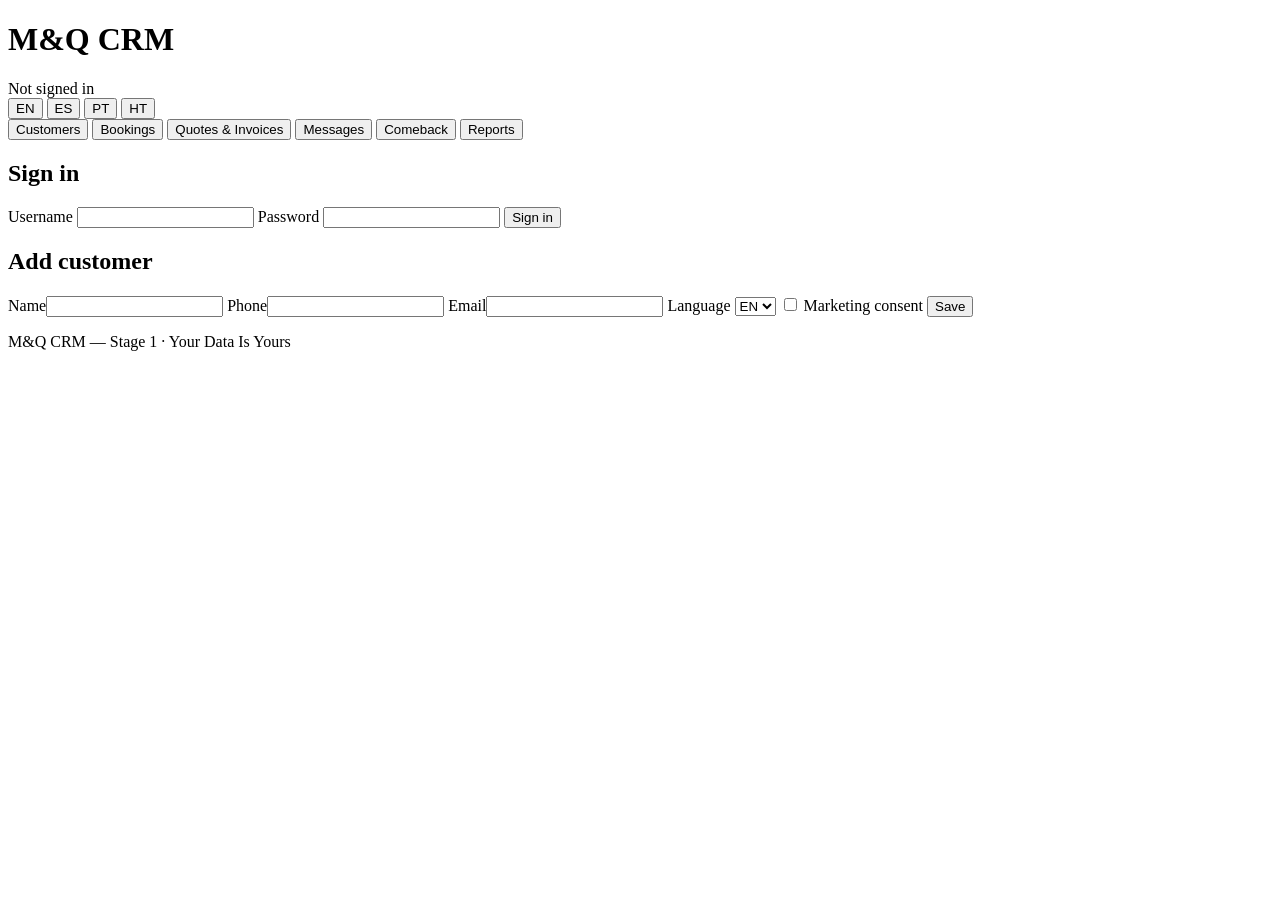
==== handoffs/2026-11-16-stage1-build-authorization/code/mq-crm-batch009/web/index.html @ 951aa204 "CRM Batch 009b: server-shell owner password recovery + TOTP two-step login for the owner - auth_cli " ====
<!DOCTYPE html>
<html lang="en">
<head>
<meta charset="utf-8">
<meta name="viewport" content="width=device-width, initial-scale=1">
<title>M&Q CRM</title>
<link rel="stylesheet" href="styles.css">
</head>
<body>
<header>
  <h1>M&amp;Q CRM</h1>
  <div class="operator" role="group" aria-label="Signed-in user">
    <span id="whoami">Not signed in</span>
    <button id="logout-btn" type="button" hidden>Log out</button>
  </div>
  <div class="lang-toggle" role="group" aria-label="Language">
    <button id="lang-en" class="active">EN</button>
    <button id="lang-es">ES</button>
    <button id="lang-pt">PT</button>
    <button id="lang-ht">HT</button>
  </div>
</header>

<nav>
  <button data-tab="customers" class="tab active" data-i18n="customers">Customers</button>
  <button data-tab="bookings" class="tab" data-i18n="bookings">Bookings</button>
  <button data-tab="billing" class="tab" data-i18n="billing">Quotes &amp; Invoices</button>
  <button data-tab="messages" class="tab" data-i18n="messages">Messages</button>
  <button data-tab="comeback" class="tab" data-i18n="comeback">Comeback</button>
  <button data-tab="reports" class="tab" data-i18n="reports">Reports</button>
</nav>

<main>
  <section id="login-panel" hidden>
    <form id="login-form" autocomplete="on">
      <h2>Sign in</h2>
      <label>Username <input name="username" autocomplete="username" required></label>
      <label>Password <input name="password" type="password" autocomplete="current-password" required></label>
      <button type="submit">Sign in</button>
      <p id="login-msg" class="msg" role="alert"></p>
    </form>
    <form id="totp-form" autocomplete="off" hidden>
      <h2>Two-step sign-in</h2>
      <label>6-digit code from your authenticator app, or a recovery code
        <input name="code" autocomplete="one-time-code" required></label>
      <button type="submit">Verify</button>
      <button type="button" id="totp-cancel">Back</button>
      <p id="totp-msg" class="msg" role="alert"></p>
    </form>
  </section>
  <section id="tab-customers">
    <form id="customer-form">
      <h2 data-i18n="add_customer">Add customer</h2>
      <label><span data-i18n="name">Name</span><input name="name" required></label>
      <label><span data-i18n="phone">Phone</span><input name="phone"></label>
      <label><span data-i18n="email">Email</span><input name="email" type="email"></label>
      <label><span data-i18n="language">Language</span>
        <select name="language"><option value="en">EN</option><option value="es">ES</option><option value="pt">PT</option><option value="ht">HT</option></select></label>
      <label class="check"><input type="checkbox" name="consent_marketing"> Marketing consent</label>
      <button type="submit" data-i18n="save">Save</button>
      <p id="customer-msg" class="msg"></p>
    </form>
    <ul id="customer-list" class="list"></ul>
  </section>

  <section id="tab-bookings" hidden>
    <form id="booking-form">
      <h2 data-i18n="new_booking">New booking</h2>
      <label><span data-i18n="customers">Customers</span><select name="customer_id" class="customer-select"></select></label>
      <label><span data-i18n="title">Title</span><input name="title" required></label>
      <label><span data-i18n="when">Date &amp; time</span><input name="local_start" type="datetime-local" required></label>
      <button type="submit" data-i18n="save">Save</button>
      <p id="booking-msg" class="msg"></p>
    </form>
    <h3>Reminders due (24h)</h3>
    <ul id="reminder-list" class="list"></ul>
    <h3>All bookings</h3>
    <ul id="booking-list" class="list"></ul>
  </section>

  <section id="tab-billing" hidden>
    <form id="quote-form">
      <h2 data-i18n="create_quote">Create quote</h2>
      <label><span data-i18n="customers">Customers</span><select name="customer_id" class="customer-select"></select></label>
      <button type="submit" data-i18n="create_quote">Create quote</button>
      <p id="quote-msg" class="msg"></p>
    </form>
    <div id="quote-list"></div>
    <h3 data-i18n="open_invoices">Open invoices</h3>
    <div id="invoice-list"></div>
  </section>

  <section id="tab-messages" hidden>
    <form id="message-form">
      <h2 data-i18n="compose">Compose</h2>
      <label><span data-i18n="customers">Customers</span><select name="customer_id" class="customer-select"></select></label>
      <label><span data-i18n="template">Template</span>
        <select name="template_key">
          <option value="reminder">Reminder</option>
          <option value="quote_ready">Quote ready</option>
          <option value="invoice_ready">Invoice ready</option>
          <option value="comeback">Comeback</option>
          <option value="review_request">Review request</option>
        </select></label>
      <button type="submit" data-i18n="compose">Compose</button>
      <button type="button" id="ai-draft-btn">AI draft (comeback)</button>
      <p id="message-msg" class="msg"></p>
    </form>
    <p class="hint" data-i18n="draft_needs_approval">Draft — a human must approve before sending</p>
    <ul id="message-list" class="list"></ul>
  </section>

  <section id="tab-comeback" hidden>
    <h2 data-i18n="import_backlog">Import lapsed list</h2>
    <p class="hint">CSV columns: name, phone, email, language, last_service_date</p>
    <input type="file" id="backlog-file" accept=".csv">
    <button id="backlog-btn" data-i18n="import_backlog">Import lapsed list</button>
    <pre id="import-report" class="report"></pre>
    <h2 data-i18n="lapsed_customers">Lapsed customers</h2>
    <ul id="lapsed-list" class="list"></ul>
  </section>

  <section id="tab-reports" hidden>
    <div id="summary-box" class="cards"></div>
    <button id="export-btn" data-i18n="export_all">Export all data</button>
  </section>
</main>

<footer>M&amp;Q CRM — Stage 1 · <span data-i18n="data_rights">Your Data Is Yours</span></footer>
<script src="safe_html.js"></script>
<script src="app.js"></script>
</body>
</html>
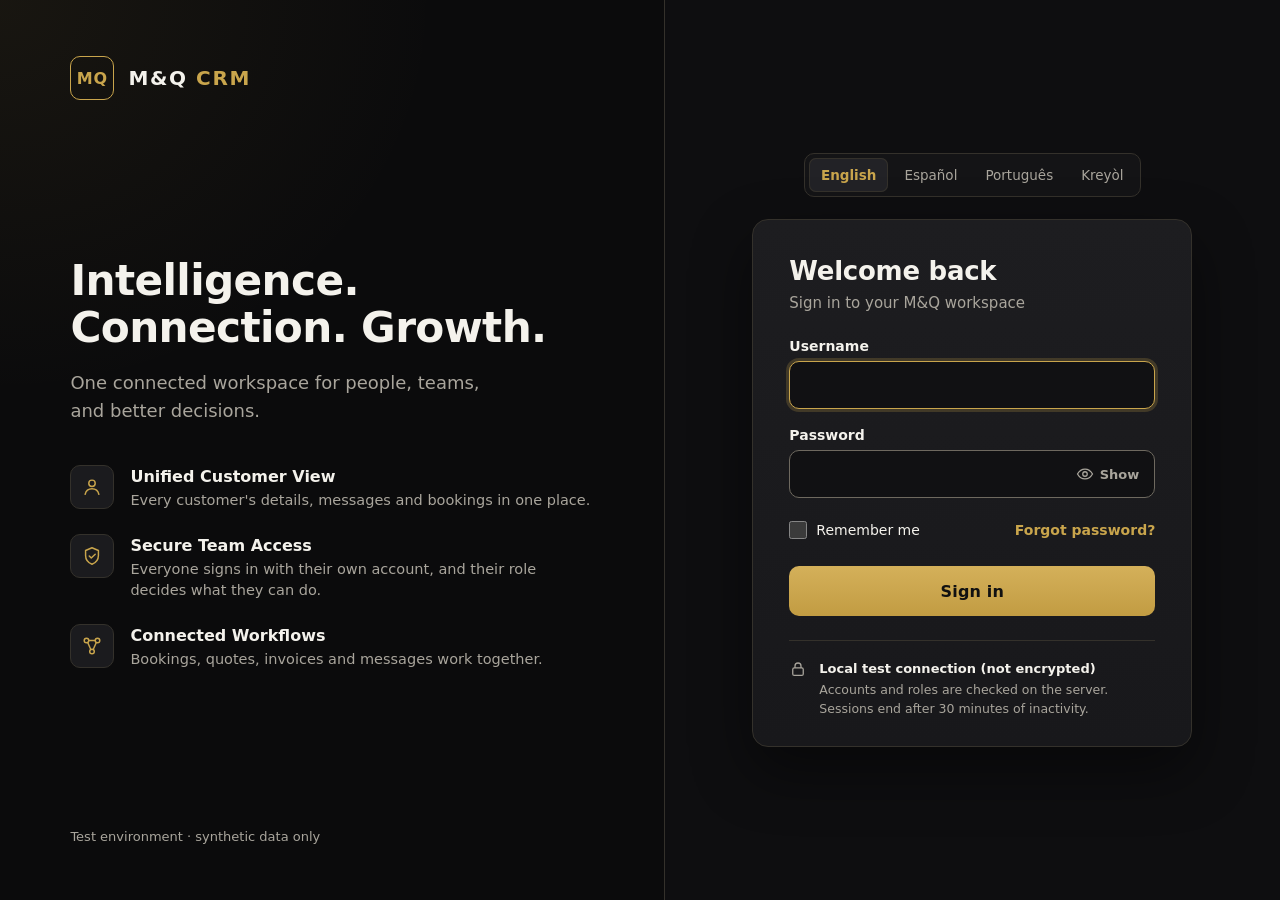
==== commit bebbc066: "CRM Batch 009c: premium black-and-gold sign-in screen in EN/ES/PT/HT (presentation only; auth unchan" ====
--- a/handoffs/2026-11-16-stage1-build-authorization/code/mq-crm-batch009/web/index.html
+++ b/handoffs/2026-11-16-stage1-build-authorization/code/mq-crm-batch009/web/index.html
@@ -5,13 +5,116 @@
 <meta name="viewport" content="width=device-width, initial-scale=1">
 <title>M&Q CRM</title>
 <link rel="stylesheet" href="styles.css">
+<link rel="stylesheet" href="login.css">
 </head>
-<body>
-<header>
+<body class="signed-out booting">
+<div id="login-view" class="login-shell">
+  <aside class="brand-panel" aria-labelledby="brand-headline">
+    <div class="wordmark" aria-label="M&amp;Q CRM">
+      <span class="monogram" aria-hidden="true">MQ</span>
+      <span class="wordmark-text" aria-hidden="true">M&amp;Q <span class="wordmark-crm">CRM</span></span>
+    </div>
+    <div class="brand-copy">
+      <h1 id="brand-headline" data-li18n="headline">Intelligence. Connection. Growth.</h1>
+      <p class="supporting" data-li18n="supporting">One connected workspace for people, teams, and better decisions.</p>
+      <ul class="highlights">
+        <li>
+          <svg class="hl-icon" viewBox="0 0 24 24" aria-hidden="true" focusable="false"><circle cx="12" cy="8" r="3.5"/><path d="M4.5 20c.8-3.6 3.9-6 7.5-6s6.7 2.4 7.5 6"/></svg>
+          <div><h2 data-li18n="hl_unified_title">Unified Customer View</h2><p data-li18n="hl_unified_desc"></p></div>
+        </li>
+        <li>
+          <svg class="hl-icon" viewBox="0 0 24 24" aria-hidden="true" focusable="false"><path d="M12 3l7 3v5.5c0 4.3-2.9 7.9-7 9.5-4.1-1.6-7-5.2-7-9.5V6z"/><path d="M9 12l2.2 2.2L15.5 10"/></svg>
+          <div><h2 data-li18n="hl_secure_title">Secure Team Access</h2><p data-li18n="hl_secure_desc"></p></div>
+        </li>
+        <li>
+          <svg class="hl-icon" viewBox="0 0 24 24" aria-hidden="true" focusable="false"><circle cx="6" cy="6" r="2.5"/><circle cx="18" cy="6" r="2.5"/><circle cx="12" cy="18" r="2.5"/><path d="M8.5 6h7M7.3 8.2l3.4 7.6M16.7 8.2l-3.4 7.6"/></svg>
+          <div><h2 data-li18n="hl_workflows_title">Connected Workflows</h2><p data-li18n="hl_workflows_desc"></p></div>
+        </li>
+      </ul>
+    </div>
+    <p class="brand-foot" data-li18n="footer_note"></p>
+  </aside>
+
+  <div class="auth-panel" id="auth-panel" role="main">
+    <div class="lang-select" role="group" aria-labelledby="lang-select-label">
+      <span id="lang-select-label" class="sr-only" data-li18n="lang_label">Language</span>
+      <button type="button" data-lang-choice="en" lang="en" aria-pressed="true">English</button>
+      <button type="button" data-lang-choice="es" lang="es" aria-pressed="false">Español</button>
+      <button type="button" data-lang-choice="pt" lang="pt" aria-pressed="false">Português</button>
+      <button type="button" data-lang-choice="ht" lang="ht" aria-pressed="false">Kreyòl</button>
+    </div>
+
+    <div class="auth-card">
+      <form id="login-form" novalidate aria-labelledby="login-title">
+        <h2 id="login-title" class="auth-title" data-li18n="welcome">Welcome back</h2>
+        <p class="auth-sub" data-li18n="subtitle">Sign in to your M&amp;Q workspace</p>
+        <p id="login-notice" class="notice" role="status" aria-live="polite" hidden></p>
+        <p id="login-error" class="form-error" role="alert" aria-live="assertive" hidden></p>
+        <div class="field">
+          <label for="login-username" data-li18n="username">Username</label>
+          <input id="login-username" name="username" autocomplete="username" autocapitalize="none"
+                 spellcheck="false" required aria-describedby="username-error">
+          <p id="username-error" class="field-error" aria-live="polite" hidden></p>
+        </div>
+        <div class="field">
+          <label for="login-password" data-li18n="password">Password</label>
+          <div class="pw-wrap">
+            <input id="login-password" name="password" type="password" autocomplete="current-password"
+                   required aria-describedby="password-error">
+            <button type="button" id="pw-toggle" class="pw-toggle" aria-controls="login-password"
+                    aria-pressed="false" aria-label="Show password">
+              <svg viewBox="0 0 24 24" aria-hidden="true" focusable="false"><path d="M2 12s3.6-6.5 10-6.5S22 12 22 12s-3.6 6.5-10 6.5S2 12 2 12z"/><circle cx="12" cy="12" r="3"/></svg>
+              <span id="pw-toggle-text">Show</span>
+            </button>
+          </div>
+          <p id="password-error" class="field-error" aria-live="polite" hidden></p>
+        </div>
+        <div class="row-between">
+          <label class="check" data-li18n-title="remember_hint">
+            <input type="checkbox" id="remember-me" aria-describedby="remember-hint">
+            <span data-li18n="remember">Remember me</span>
+          </label>
+          <button type="button" id="forgot-link" class="link-btn" data-li18n="forgot">Forgot password?</button>
+        </div>
+        <p id="remember-hint" class="micro" data-li18n="remember_hint"></p>
+        <button type="submit" id="sign-in-btn" class="btn-gold"><span data-li18n="sign_in">Sign in</span></button>
+      </form>
+
+      <form id="totp-form" novalidate aria-labelledby="totp-title" hidden>
+        <h2 id="totp-title" class="auth-title" data-li18n="totp_title">Two-step verification</h2>
+        <p id="totp-intro" class="auth-sub"></p>
+        <div class="field">
+          <label for="totp-code" id="totp-label"></label>
+          <input id="totp-code" name="code" class="code-input" required aria-describedby="totp-error">
+          <p id="totp-error" class="field-error" role="alert" aria-live="assertive" hidden></p>
+        </div>
+        <button type="submit" id="verify-btn" class="btn-gold"><span data-li18n="verify">Verify</span></button>
+        <div class="row-between">
+          <button type="button" id="totp-switch" class="link-btn"></button>
+          <button type="button" id="totp-back" class="link-btn" data-li18n="back_to_sign_in"></button>
+        </div>
+      </form>
+
+      <section id="forgot-panel" aria-labelledby="forgot-title" hidden>
+        <h2 id="forgot-title" class="auth-title" tabindex="-1" data-li18n="forgot_title">Forgot your password?</h2>
+        <p class="auth-body" data-li18n="forgot_body_staff"></p>
+        <p class="auth-body" data-li18n="forgot_body_owner"></p>
+        <button type="button" id="forgot-back" class="btn-outline" data-li18n="back_to_sign_in"></button>
+      </section>
+
+      <div id="secure-indicator" class="secure-indicator">
+        <svg viewBox="0 0 24 24" aria-hidden="true" focusable="false"><rect x="5" y="10.5" width="14" height="10" rx="2"/><path d="M8 10.5V8a4 4 0 018 0v2.5"/></svg>
+        <p><strong id="secure-title"></strong><span data-li18n="secure_detail"></span></p>
+      </div>
+    </div>
+  </div>
+</div>
+
+<header class="app-header">
   <h1>M&amp;Q CRM</h1>
   <div class="operator" role="group" aria-label="Signed-in user">
     <span id="whoami">Not signed in</span>
-    <button id="logout-btn" type="button" hidden>Log out</button>
+    <button id="logout-btn" type="button" hidden data-li18n="sign_out">Sign out</button>
   </div>
   <div class="lang-toggle" role="group" aria-label="Language">
     <button id="lang-en" class="active">EN</button>
@@ -30,24 +133,7 @@
   <button data-tab="reports" class="tab" data-i18n="reports">Reports</button>
 </nav>
 
-<main>
-  <section id="login-panel" hidden>
-    <form id="login-form" autocomplete="on">
-      <h2>Sign in</h2>
-      <label>Username <input name="username" autocomplete="username" required></label>
-      <label>Password <input name="password" type="password" autocomplete="current-password" required></label>
-      <button type="submit">Sign in</button>
-      <p id="login-msg" class="msg" role="alert"></p>
-    </form>
-    <form id="totp-form" autocomplete="off" hidden>
-      <h2>Two-step sign-in</h2>
-      <label>6-digit code from your authenticator app, or a recovery code
-        <input name="code" autocomplete="one-time-code" required></label>
-      <button type="submit">Verify</button>
-      <button type="button" id="totp-cancel">Back</button>
-      <p id="totp-msg" class="msg" role="alert"></p>
-    </form>
-  </section>
+<main id="app-main" hidden>
   <section id="tab-customers">
     <form id="customer-form">
       <h2 data-i18n="add_customer">Add customer</h2>
@@ -128,6 +214,8 @@
 
 <footer>M&amp;Q CRM — Stage 1 · <span data-i18n="data_rights">Your Data Is Yours</span></footer>
 <script src="safe_html.js"></script>
+<script src="login_i18n.js"></script>
 <script src="app.js"></script>
+<script src="login.js"></script>
 </body>
 </html>
--- a/handoffs/2026-11-16-stage1-build-authorization/code/mq-crm-batch009/web/styles.css
+++ b/handoffs/2026-11-16-stage1-build-authorization/code/mq-crm-batch009/web/styles.css
@@ -0,0 +1,43 @@
+/* M&Q CRM dashboard: Batch 009c black-and-gold palette (visual only; same
+   selectors as batch008/web/styles.css, so no layout or behavior changes). */
+:root {
+  --mq-bg: #0E0E10; --mq-surface: #141416; --mq-card: #1B1B1E; --mq-card-2: #222226;
+  --mq-border: #34312B; --mq-gold: #C9A54C; --mq-gold-hi: #D9B865; --mq-on-gold: #111111;
+  --mq-text: #F4F2EC; --mq-muted: #A9A59C;
+  --mq-font: system-ui, -apple-system, "Segoe UI", Roboto, "Helvetica Neue", Arial, "Noto Sans", sans-serif;
+}
+* { box-sizing: border-box; }
+button, input, select, textarea { font-family: inherit; }
+html { color-scheme: dark; }
+body { font-family: var(--mq-font); margin: 0; background: var(--mq-bg); color: var(--mq-text); }
+header { display: flex; justify-content: space-between; align-items: center; gap: 12px; flex-wrap: wrap; padding: 14px 18px; background: var(--mq-surface); border-bottom: 1px solid var(--mq-border); }
+header h1 { margin: 0; font-size: 20px; letter-spacing: .04em; color: var(--mq-gold); }
+.lang-toggle button { background: transparent; color: var(--mq-muted); border: 1px solid var(--mq-border); padding: 6px 12px; cursor: pointer; border-radius: 6px; margin-left: 4px; }
+.lang-toggle button.active { background: var(--mq-gold); color: var(--mq-on-gold); border-color: var(--mq-gold); font-weight: 700; }
+nav { display: flex; gap: 6px; flex-wrap: wrap; padding: 10px 18px; background: var(--mq-bg); border-bottom: 1px solid var(--mq-border); }
+nav .tab { background: var(--mq-card); color: var(--mq-text); border: 1px solid var(--mq-border); padding: 9px 14px; border-radius: 8px; cursor: pointer; font-size: 15px; font-weight: 500; }
+nav .tab.active { background: var(--mq-gold); color: var(--mq-on-gold); border-color: var(--mq-gold); font-weight: 700; }
+main { padding: 18px; max-width: 860px; margin: 0 auto; }
+form label { display: block; margin: 10px 0; }
+form input, form select { width: 100%; padding: 10px; margin-top: 4px; border-radius: 6px; border: 1px solid #6E695F; background: var(--mq-card); color: var(--mq-text); font-size: 16px; }
+form label.check input { width: auto; }
+button { background: var(--mq-gold); color: var(--mq-on-gold); border: 0; padding: 10px 18px; border-radius: 8px; font-weight: 700; cursor: pointer; font-size: 15px; }
+button:hover { background: var(--mq-gold-hi); }
+:focus-visible { outline: 2px solid var(--mq-gold-hi); outline-offset: 2px; }
+.list { list-style: none; padding: 0; }
+.list li { background: var(--mq-card); margin: 6px 0; padding: 10px 12px; border-radius: 8px; border: 1px solid var(--mq-border); }
+.cards { display: flex; gap: 10px; flex-wrap: wrap; margin-bottom: 16px; }
+.card { background: var(--mq-card); border: 1px solid var(--mq-border); border-radius: 10px; padding: 14px 18px; text-align: center; min-width: 110px; }
+.card .num { font-size: 26px; font-weight: 800; color: var(--mq-gold); }
+.report { background: var(--mq-surface); border: 1px solid var(--mq-border); padding: 12px; border-radius: 8px; overflow-x: auto; }
+.card-wide { background: var(--mq-card); border: 1px solid var(--mq-border); border-radius: 10px; padding: 14px; margin: 10px 0; }
+.card-wide form { display: flex; gap: 6px; flex-wrap: wrap; margin-top: 8px; }
+.card-wide input { padding: 8px; border-radius: 6px; border: 1px solid var(--mq-border); background: var(--mq-bg); color: var(--mq-text); }
+.list button { padding: 5px 10px; font-size: 13px; margin-left: 6px; }
+.hint { color: var(--mq-muted); }
+.msg { color: var(--mq-gold); }
+footer { padding: 14px 18px; color: var(--mq-muted); text-align: center; }
+.operator { display: flex; align-items: center; gap: 8px; color: var(--mq-muted); font-size: 14px; }
+.operator button { background: transparent; color: var(--mq-text); border: 1px solid var(--mq-border); padding: 6px 12px; font-weight: 600; font-size: 14px; }
+.operator button:hover { border-color: var(--mq-gold); background: transparent; }
+.operator input, .operator select { padding: 5px 8px; border-radius: 6px; border: 1px solid var(--mq-border); background: var(--mq-card); color: var(--mq-text); }
--- a/handoffs/2026-11-16-stage1-build-authorization/code/mq-crm-batch009/web/login.css
+++ b/handoffs/2026-11-16-stage1-build-authorization/code/mq-crm-batch009/web/login.css
@@ -0,0 +1,149 @@
+/* M&Q CRM sign-in screen (Batch 009c). System fonts only, no CDN. */
+[hidden] { display: none !important; }
+/* self-review fix 1: controls use the same type as the page */
+button, input, select, textarea { font-family: inherit; }
+.login-shell { color-scheme: dark; }
+body.signed-out > header, body.signed-out > nav, body.signed-out > main, body.signed-out > footer { display: none !important; }
+body:not(.signed-out) #login-view, body.booting #login-view { display: none !important; }
+.sr-only { position: absolute; width: 1px; height: 1px; padding: 0; margin: -1px; overflow: hidden; clip: rect(0 0 0 0); white-space: nowrap; border: 0; }
+
+.login-shell {
+  min-height: 100vh; display: grid; grid-template-columns: minmax(0, 1.08fr) minmax(0, 1fr);
+  background: var(--mq-bg); color: var(--mq-text);
+}
+/* ---------- brand panel ---------- */
+.brand-panel {
+  position: relative; display: flex; flex-direction: column; justify-content: space-between; gap: 40px;
+  padding: 56px clamp(32px, 5.5vw, 88px);
+  background: radial-gradient(120% 80% at 0% 0%, rgba(201,165,76,.07), transparent 55%), #0B0B0C;
+  border-right: 1px solid var(--mq-border);
+}
+.wordmark { display: flex; align-items: center; gap: 14px; }
+.monogram {
+  display: inline-grid; place-items: center; width: 44px; height: 44px; border-radius: 10px;
+  border: 1px solid var(--mq-gold); color: var(--mq-gold); font-weight: 700; font-size: 16px; letter-spacing: .06em;
+}
+.wordmark-text { font-size: 20px; font-weight: 600; letter-spacing: .08em; color: var(--mq-text); }
+.wordmark-crm { color: var(--mq-gold); }
+.brand-copy { max-width: 520px; }
+.brand-copy h1 {
+  margin: 0 0 18px; font-size: clamp(34px, 3.3vw, 48px); line-height: 1.1; font-weight: 650;
+  letter-spacing: -.015em; color: var(--mq-text);
+}
+.supporting { margin: 0 0 40px; font-size: 18px; line-height: 1.55; color: var(--mq-muted); max-width: 440px; }
+.highlights { list-style: none; margin: 0; padding: 0; display: grid; gap: 22px; }
+.highlights li { display: grid; grid-template-columns: 44px 1fr; gap: 16px; align-items: start; }
+.hl-icon {
+  width: 44px; height: 44px; padding: 10px; border-radius: 10px; border: 1px solid var(--mq-border);
+  background: var(--mq-card); fill: none; stroke: var(--mq-gold); stroke-width: 1.6; stroke-linecap: round; stroke-linejoin: round;
+}
+.highlights h2 { margin: 2px 0 4px; font-size: 16px; font-weight: 600; color: var(--mq-text); }
+.highlights p { margin: 0; font-size: 14.5px; line-height: 1.5; color: var(--mq-muted); }
+.brand-foot { margin: 0; font-size: 13px; color: var(--mq-muted); }
+
+/* ---------- auth panel ---------- */
+.auth-panel {
+  display: flex; flex-direction: column; align-items: center; justify-content: center; gap: 22px;
+  padding: 40px clamp(20px, 4vw, 64px); max-width: none; margin: 0;
+}
+.lang-select { display: flex; gap: 4px; padding: 4px; border: 1px solid var(--mq-border); border-radius: 10px; background: var(--mq-surface); align-self: center; }
+.lang-select button {
+  background: transparent; color: var(--mq-muted); border: 0; border-radius: 7px; padding: 7px 12px;
+  font-size: 13.5px; font-weight: 500; min-height: 34px;
+}
+.lang-select button:hover { color: var(--mq-text); background: var(--mq-card-2); }
+.lang-select button[aria-pressed="true"] { background: var(--mq-card-2); color: var(--mq-gold); font-weight: 650; box-shadow: inset 0 0 0 1px var(--mq-border); }
+
+.auth-card {
+  width: 100%; max-width: 440px; padding: 36px 36px 28px; border-radius: 16px;
+  background: linear-gradient(180deg, #1D1D20, #18181B); border: 1px solid var(--mq-border);
+  box-shadow: 0 24px 60px rgba(0,0,0,.45);
+}
+.auth-title { margin: 0 0 6px; font-size: 26px; font-weight: 650; letter-spacing: -.01em; color: var(--mq-text); outline: none; }
+.auth-sub { margin: 0 0 24px; font-size: 15px; line-height: 1.5; color: var(--mq-muted); }
+.auth-body { margin: 0 0 14px; font-size: 15px; line-height: 1.6; color: var(--mq-text); }
+.auth-card form label, .auth-card .field > label { display: block; margin: 0 0 7px; font-size: 14px; font-weight: 600; color: var(--mq-text); }
+.field { margin: 0 0 18px; }
+.auth-card input:not([type="checkbox"]) {
+  width: 100%; height: 48px; margin: 0; padding: 0 14px; border-radius: 10px; font-size: 16px;
+  border: 1px solid #6E695F; background: #111113;  /* self-review fix 2: 3.3:1 boundary (WCAG 1.4.11) */ color: var(--mq-text); transition: border-color .15s;
+}
+.auth-card input:not([type="checkbox"]):hover { border-color: #8A8478; }
+.auth-card input:not([type="checkbox"]):focus { border-color: var(--mq-gold); outline: none; box-shadow: 0 0 0 3px rgba(201,165,76,.22); }
+.auth-card input[aria-invalid="true"] { border-color: #E07A6E; }
+.auth-card input::placeholder { color: #77736B; }
+.code-input { letter-spacing: .3em; font-variant-numeric: tabular-nums; font-size: 20px !important; }
+.pw-wrap { position: relative; }
+.pw-wrap input { padding-right: 92px !important; }
+.pw-toggle {
+  position: absolute; top: 6px; right: 6px; height: 36px; display: inline-flex; align-items: center; gap: 6px;
+  padding: 0 10px; border-radius: 8px; background: transparent; color: var(--mq-muted); border: 0;
+  font-size: 13px; font-weight: 600;
+}
+.pw-toggle:hover { color: var(--mq-text); background: var(--mq-card-2); }
+.pw-toggle svg { width: 18px; height: 18px; fill: none; stroke: currentColor; stroke-width: 1.7; }
+.pw-toggle[aria-pressed="true"] svg { stroke: var(--mq-gold); }
+.row-between { display: flex; justify-content: space-between; align-items: center; gap: 12px; flex-wrap: wrap; margin: 4px 0 6px; }
+#totp-form .row-between { margin-top: 2px; }
+.auth-card label.check { display: inline-flex; align-items: center; gap: 9px; margin: 0; font-weight: 500; font-size: 14px; color: var(--mq-text); cursor: pointer; }
+.auth-card label.check input { width: 18px; height: 18px; margin: 0; accent-color: var(--mq-gold); }
+.link-btn {
+  background: none; border: 0; padding: 6px 0; color: var(--mq-gold); font-size: 14px; font-weight: 600;
+  border-radius: 4px; text-decoration: underline; text-decoration-color: transparent; text-underline-offset: 3px;
+}
+.link-btn:hover { background: none; text-decoration-color: currentColor; color: var(--mq-gold-hi); }
+/* self-review fix 3: the Remember-me explanation shows when the box is ticked
+   (always in the tooltip and to screen readers via aria-describedby) */
+#remember-hint { display: none; }
+#login-form:has(#remember-me:checked) #remember-hint { display: block; }
+#login-form:not(:has(#remember-me:checked)) .row-between { margin-bottom: 22px; }
+.micro { margin: 0 0 22px; font-size: 12.5px; line-height: 1.5; color: var(--mq-muted); }
+.btn-gold {
+  width: 100%; height: 50px; border-radius: 10px; border: 0; font-size: 16px; font-weight: 700; letter-spacing: .01em;
+  background: linear-gradient(180deg, #D4B05A, #C29C42); color: var(--mq-on-gold); margin: 0 0 14px;
+  transition: filter .15s, transform .05s;
+}
+.btn-gold:hover { background: linear-gradient(180deg, #DDBB66, #CCA74C); }
+.btn-gold:active { transform: translateY(1px); }
+.btn-gold[disabled] { filter: saturate(.6) brightness(.85); cursor: progress; }
+.btn-outline {
+  width: 100%; height: 48px; border-radius: 10px; background: transparent; color: var(--mq-text);
+  border: 1px solid var(--mq-border); font-weight: 600; margin-top: 6px;
+}
+.btn-outline:hover { background: var(--mq-card-2); border-color: var(--mq-gold); }
+.form-error, .field-error, .notice { margin: 0 0 16px; font-size: 14px; line-height: 1.45; }
+.form-error { padding: 11px 14px; border-radius: 10px; border: 1px solid rgba(224,122,110,.45); background: rgba(224,122,110,.09); color: #F3B1A8; }
+.field-error { margin: 7px 0 0; color: #F3B1A8; }
+.notice { padding: 11px 14px; border-radius: 10px; border: 1px solid rgba(201,165,76,.4); background: rgba(201,165,76,.08); color: #E9D6A6; }
+.secure-indicator {
+  display: flex; gap: 12px; align-items: flex-start; margin-top: 10px; padding-top: 18px; border-top: 1px solid var(--mq-border);
+}
+.secure-indicator svg { flex: 0 0 18px; width: 18px; height: 18px; margin-top: 1px; fill: none; stroke: var(--mq-gold); stroke-width: 1.7; }
+.secure-indicator.is-local svg { stroke: var(--mq-muted); }
+.secure-indicator p { margin: 0; font-size: 12.5px; line-height: 1.5; color: var(--mq-muted); }
+.secure-indicator strong { display: block; color: var(--mq-text); font-weight: 600; font-size: 13px; margin-bottom: 2px; }
+.login-shell :focus-visible { outline: 2px solid var(--mq-gold-hi); outline-offset: 2px; }
+.login-shell input:focus-visible { outline: none; }
+
+/* ---------- responsive ---------- */
+@media (max-width: 1100px) {
+  .brand-panel { padding: 44px 40px; }
+  .auth-card { padding: 32px 28px 24px; }
+}
+@media (max-width: 960px) {
+  .login-shell { grid-template-columns: 1fr; min-height: 0; }
+  .brand-panel { border-right: 0; border-bottom: 1px solid var(--mq-border); padding: 28px 24px 26px; gap: 18px; }
+  .brand-copy h1 { font-size: 28px; margin-bottom: 10px; }
+  .supporting { font-size: 16px; margin-bottom: 0; }
+  .highlights, .brand-foot { display: none; }
+  .auth-panel { padding: 24px 16px 40px; justify-content: flex-start; }
+}
+@media (max-width: 480px) {
+  .brand-panel { padding: 22px 18px 20px; }
+  .brand-copy h1 { font-size: 24px; }
+  .supporting { font-size: 15px; }
+  .auth-card { padding: 26px 20px 20px; border-radius: 14px; }
+  .auth-title { font-size: 23px; }
+  .lang-select button { padding: 7px 9px; font-size: 13px; }
+}
+@media (prefers-reduced-motion: reduce) { * { transition: none !important; } }
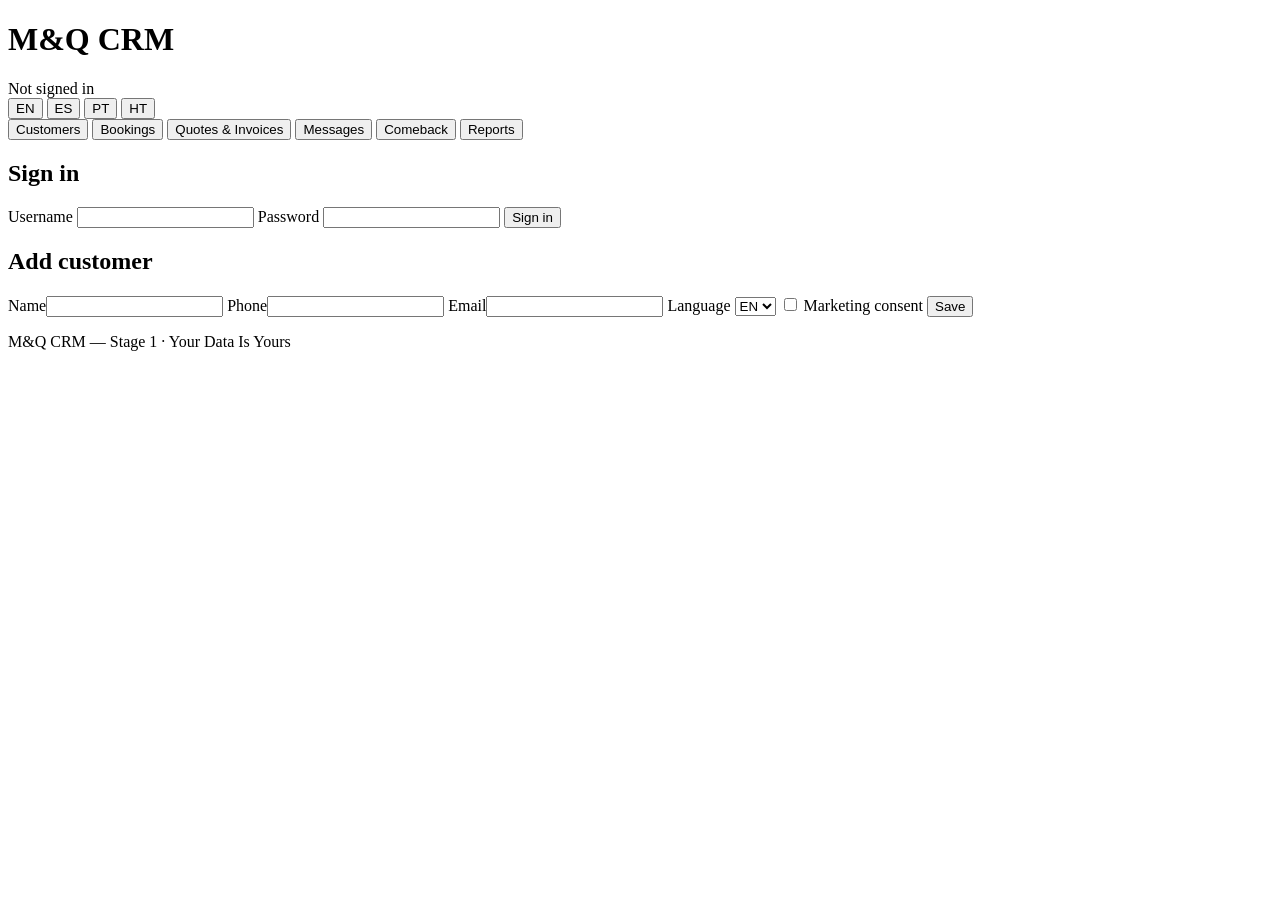
==== commit ae47d538: "Revert "CRM Batch 009c: premium black-and-gold sign-in screen in EN/ES/PT/HT (presentation only; aut" ====
--- a/handoffs/2026-11-16-stage1-build-authorization/code/mq-crm-batch009/web/index.html
+++ b/handoffs/2026-11-16-stage1-build-authorization/code/mq-crm-batch009/web/index.html
@@ -5,116 +5,13 @@
 <meta name="viewport" content="width=device-width, initial-scale=1">
 <title>M&Q CRM</title>
 <link rel="stylesheet" href="styles.css">
-<link rel="stylesheet" href="login.css">
 </head>
-<body class="signed-out booting">
-<div id="login-view" class="login-shell">
-  <aside class="brand-panel" aria-labelledby="brand-headline">
-    <div class="wordmark" aria-label="M&amp;Q CRM">
-      <span class="monogram" aria-hidden="true">MQ</span>
-      <span class="wordmark-text" aria-hidden="true">M&amp;Q <span class="wordmark-crm">CRM</span></span>
-    </div>
-    <div class="brand-copy">
-      <h1 id="brand-headline" data-li18n="headline">Intelligence. Connection. Growth.</h1>
-      <p class="supporting" data-li18n="supporting">One connected workspace for people, teams, and better decisions.</p>
-      <ul class="highlights">
-        <li>
-          <svg class="hl-icon" viewBox="0 0 24 24" aria-hidden="true" focusable="false"><circle cx="12" cy="8" r="3.5"/><path d="M4.5 20c.8-3.6 3.9-6 7.5-6s6.7 2.4 7.5 6"/></svg>
-          <div><h2 data-li18n="hl_unified_title">Unified Customer View</h2><p data-li18n="hl_unified_desc"></p></div>
-        </li>
-        <li>
-          <svg class="hl-icon" viewBox="0 0 24 24" aria-hidden="true" focusable="false"><path d="M12 3l7 3v5.5c0 4.3-2.9 7.9-7 9.5-4.1-1.6-7-5.2-7-9.5V6z"/><path d="M9 12l2.2 2.2L15.5 10"/></svg>
-          <div><h2 data-li18n="hl_secure_title">Secure Team Access</h2><p data-li18n="hl_secure_desc"></p></div>
-        </li>
-        <li>
-          <svg class="hl-icon" viewBox="0 0 24 24" aria-hidden="true" focusable="false"><circle cx="6" cy="6" r="2.5"/><circle cx="18" cy="6" r="2.5"/><circle cx="12" cy="18" r="2.5"/><path d="M8.5 6h7M7.3 8.2l3.4 7.6M16.7 8.2l-3.4 7.6"/></svg>
-          <div><h2 data-li18n="hl_workflows_title">Connected Workflows</h2><p data-li18n="hl_workflows_desc"></p></div>
-        </li>
-      </ul>
-    </div>
-    <p class="brand-foot" data-li18n="footer_note"></p>
-  </aside>
-
-  <div class="auth-panel" id="auth-panel" role="main">
-    <div class="lang-select" role="group" aria-labelledby="lang-select-label">
-      <span id="lang-select-label" class="sr-only" data-li18n="lang_label">Language</span>
-      <button type="button" data-lang-choice="en" lang="en" aria-pressed="true">English</button>
-      <button type="button" data-lang-choice="es" lang="es" aria-pressed="false">Español</button>
-      <button type="button" data-lang-choice="pt" lang="pt" aria-pressed="false">Português</button>
-      <button type="button" data-lang-choice="ht" lang="ht" aria-pressed="false">Kreyòl</button>
-    </div>
-
-    <div class="auth-card">
-      <form id="login-form" novalidate aria-labelledby="login-title">
-        <h2 id="login-title" class="auth-title" data-li18n="welcome">Welcome back</h2>
-        <p class="auth-sub" data-li18n="subtitle">Sign in to your M&amp;Q workspace</p>
-        <p id="login-notice" class="notice" role="status" aria-live="polite" hidden></p>
-        <p id="login-error" class="form-error" role="alert" aria-live="assertive" hidden></p>
-        <div class="field">
-          <label for="login-username" data-li18n="username">Username</label>
-          <input id="login-username" name="username" autocomplete="username" autocapitalize="none"
-                 spellcheck="false" required aria-describedby="username-error">
-          <p id="username-error" class="field-error" aria-live="polite" hidden></p>
-        </div>
-        <div class="field">
-          <label for="login-password" data-li18n="password">Password</label>
-          <div class="pw-wrap">
-            <input id="login-password" name="password" type="password" autocomplete="current-password"
-                   required aria-describedby="password-error">
-            <button type="button" id="pw-toggle" class="pw-toggle" aria-controls="login-password"
-                    aria-pressed="false" aria-label="Show password">
-              <svg viewBox="0 0 24 24" aria-hidden="true" focusable="false"><path d="M2 12s3.6-6.5 10-6.5S22 12 22 12s-3.6 6.5-10 6.5S2 12 2 12z"/><circle cx="12" cy="12" r="3"/></svg>
-              <span id="pw-toggle-text">Show</span>
-            </button>
-          </div>
-          <p id="password-error" class="field-error" aria-live="polite" hidden></p>
-        </div>
-        <div class="row-between">
-          <label class="check" data-li18n-title="remember_hint">
-            <input type="checkbox" id="remember-me" aria-describedby="remember-hint">
-            <span data-li18n="remember">Remember me</span>
-          </label>
-          <button type="button" id="forgot-link" class="link-btn" data-li18n="forgot">Forgot password?</button>
-        </div>
-        <p id="remember-hint" class="micro" data-li18n="remember_hint"></p>
-        <button type="submit" id="sign-in-btn" class="btn-gold"><span data-li18n="sign_in">Sign in</span></button>
-      </form>
-
-      <form id="totp-form" novalidate aria-labelledby="totp-title" hidden>
-        <h2 id="totp-title" class="auth-title" data-li18n="totp_title">Two-step verification</h2>
-        <p id="totp-intro" class="auth-sub"></p>
-        <div class="field">
-          <label for="totp-code" id="totp-label"></label>
-          <input id="totp-code" name="code" class="code-input" required aria-describedby="totp-error">
-          <p id="totp-error" class="field-error" role="alert" aria-live="assertive" hidden></p>
-        </div>
-        <button type="submit" id="verify-btn" class="btn-gold"><span data-li18n="verify">Verify</span></button>
-        <div class="row-between">
-          <button type="button" id="totp-switch" class="link-btn"></button>
-          <button type="button" id="totp-back" class="link-btn" data-li18n="back_to_sign_in"></button>
-        </div>
-      </form>
-
-      <section id="forgot-panel" aria-labelledby="forgot-title" hidden>
-        <h2 id="forgot-title" class="auth-title" tabindex="-1" data-li18n="forgot_title">Forgot your password?</h2>
-        <p class="auth-body" data-li18n="forgot_body_staff"></p>
-        <p class="auth-body" data-li18n="forgot_body_owner"></p>
-        <button type="button" id="forgot-back" class="btn-outline" data-li18n="back_to_sign_in"></button>
-      </section>
-
-      <div id="secure-indicator" class="secure-indicator">
-        <svg viewBox="0 0 24 24" aria-hidden="true" focusable="false"><rect x="5" y="10.5" width="14" height="10" rx="2"/><path d="M8 10.5V8a4 4 0 018 0v2.5"/></svg>
-        <p><strong id="secure-title"></strong><span data-li18n="secure_detail"></span></p>
-      </div>
-    </div>
-  </div>
-</div>
-
-<header class="app-header">
+<body>
+<header>
   <h1>M&amp;Q CRM</h1>
   <div class="operator" role="group" aria-label="Signed-in user">
     <span id="whoami">Not signed in</span>
-    <button id="logout-btn" type="button" hidden data-li18n="sign_out">Sign out</button>
+    <button id="logout-btn" type="button" hidden>Log out</button>
   </div>
   <div class="lang-toggle" role="group" aria-label="Language">
     <button id="lang-en" class="active">EN</button>
@@ -133,7 +30,24 @@
   <button data-tab="reports" class="tab" data-i18n="reports">Reports</button>
 </nav>
 
-<main id="app-main" hidden>
+<main>
+  <section id="login-panel" hidden>
+    <form id="login-form" autocomplete="on">
+      <h2>Sign in</h2>
+      <label>Username <input name="username" autocomplete="username" required></label>
+      <label>Password <input name="password" type="password" autocomplete="current-password" required></label>
+      <button type="submit">Sign in</button>
+      <p id="login-msg" class="msg" role="alert"></p>
+    </form>
+    <form id="totp-form" autocomplete="off" hidden>
+      <h2>Two-step sign-in</h2>
+      <label>6-digit code from your authenticator app, or a recovery code
+        <input name="code" autocomplete="one-time-code" required></label>
+      <button type="submit">Verify</button>
+      <button type="button" id="totp-cancel">Back</button>
+      <p id="totp-msg" class="msg" role="alert"></p>
+    </form>
+  </section>
   <section id="tab-customers">
     <form id="customer-form">
       <h2 data-i18n="add_customer">Add customer</h2>
@@ -214,8 +128,6 @@
 
 <footer>M&amp;Q CRM — Stage 1 · <span data-i18n="data_rights">Your Data Is Yours</span></footer>
 <script src="safe_html.js"></script>
-<script src="login_i18n.js"></script>
 <script src="app.js"></script>
-<script src="login.js"></script>
 </body>
 </html>
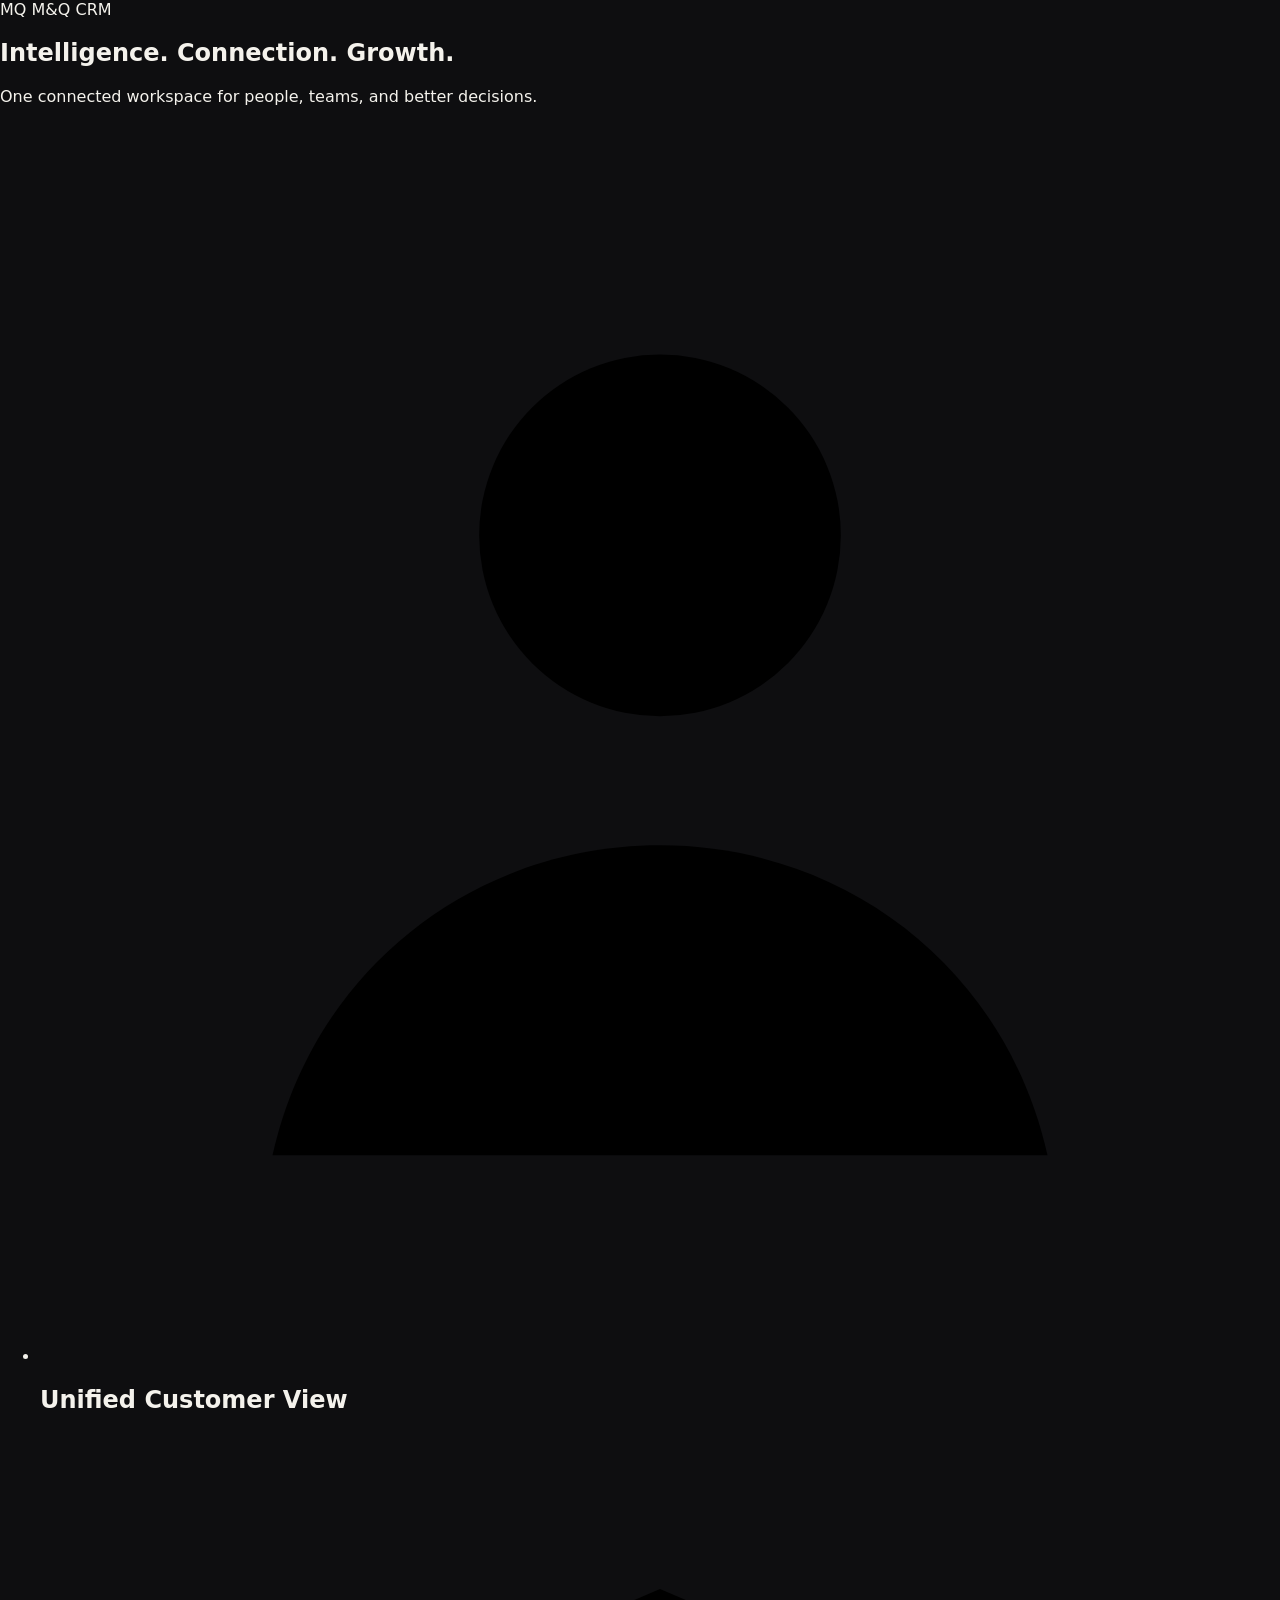
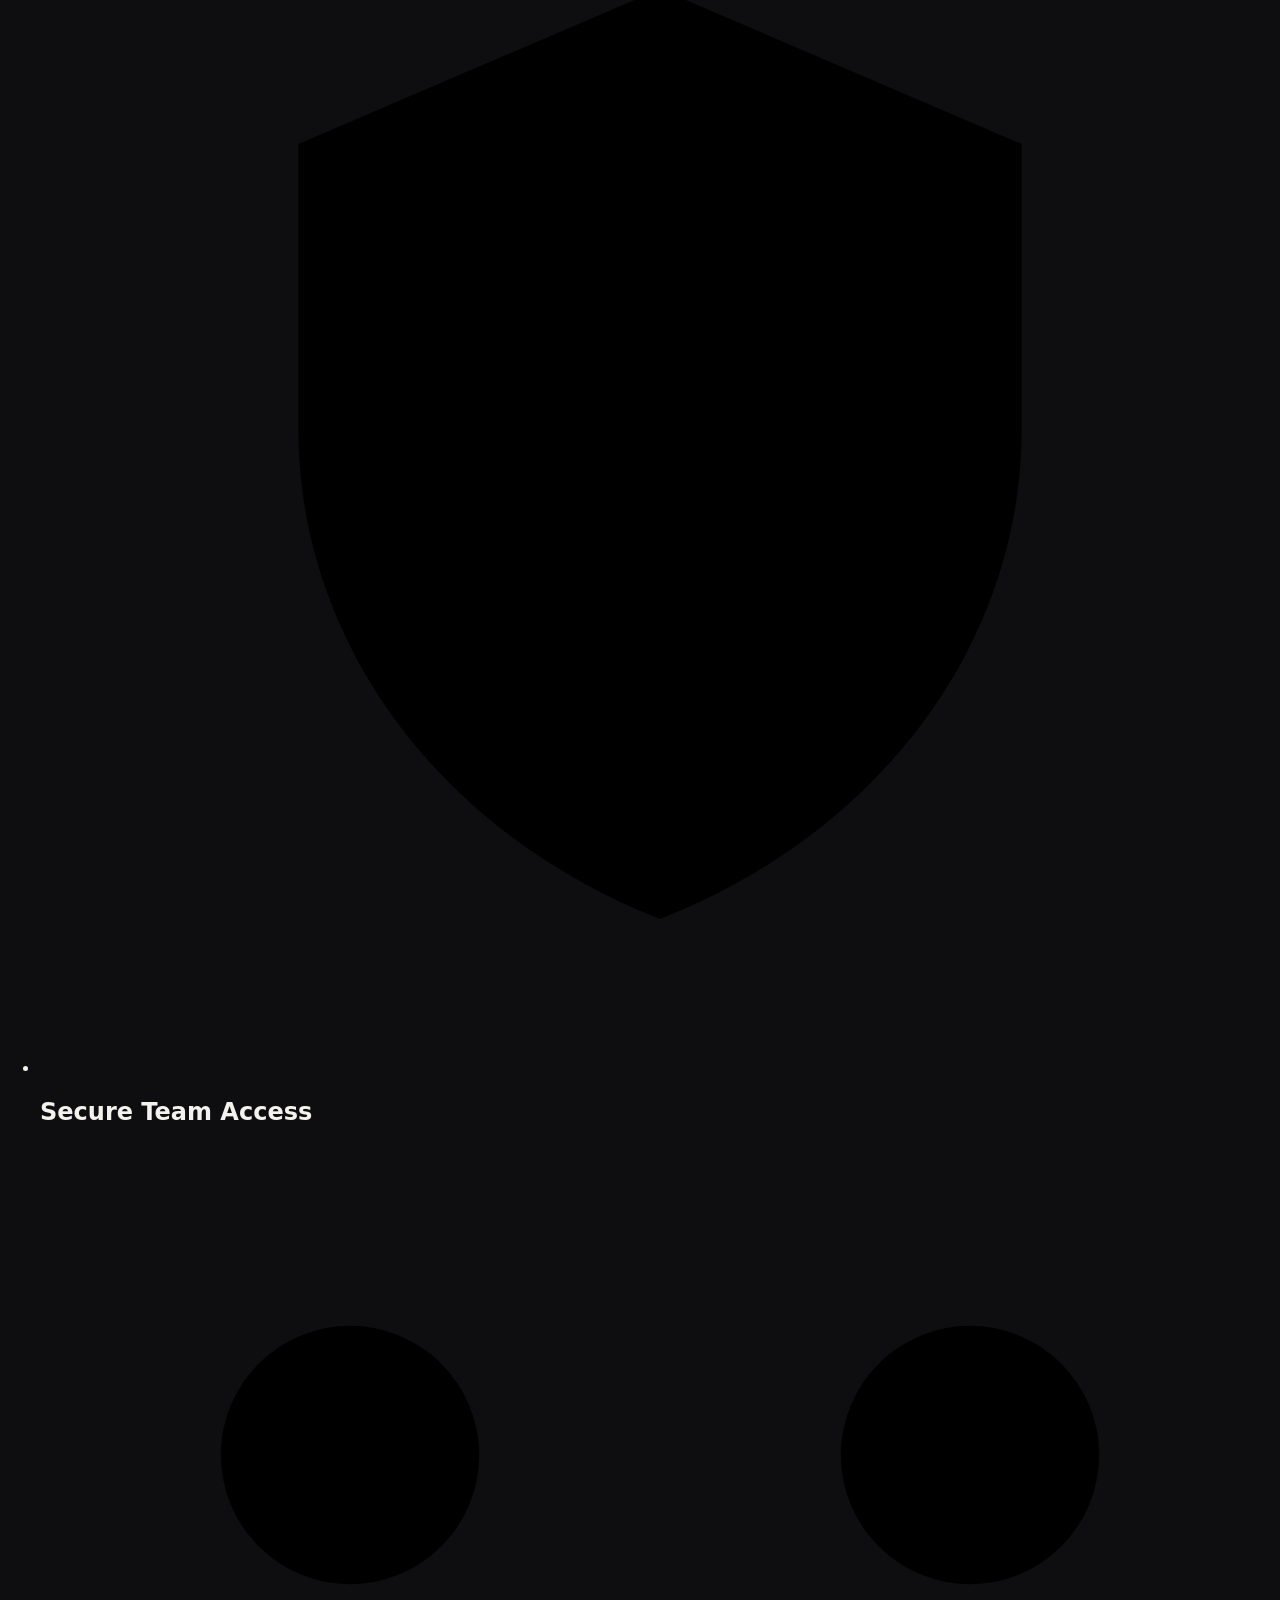
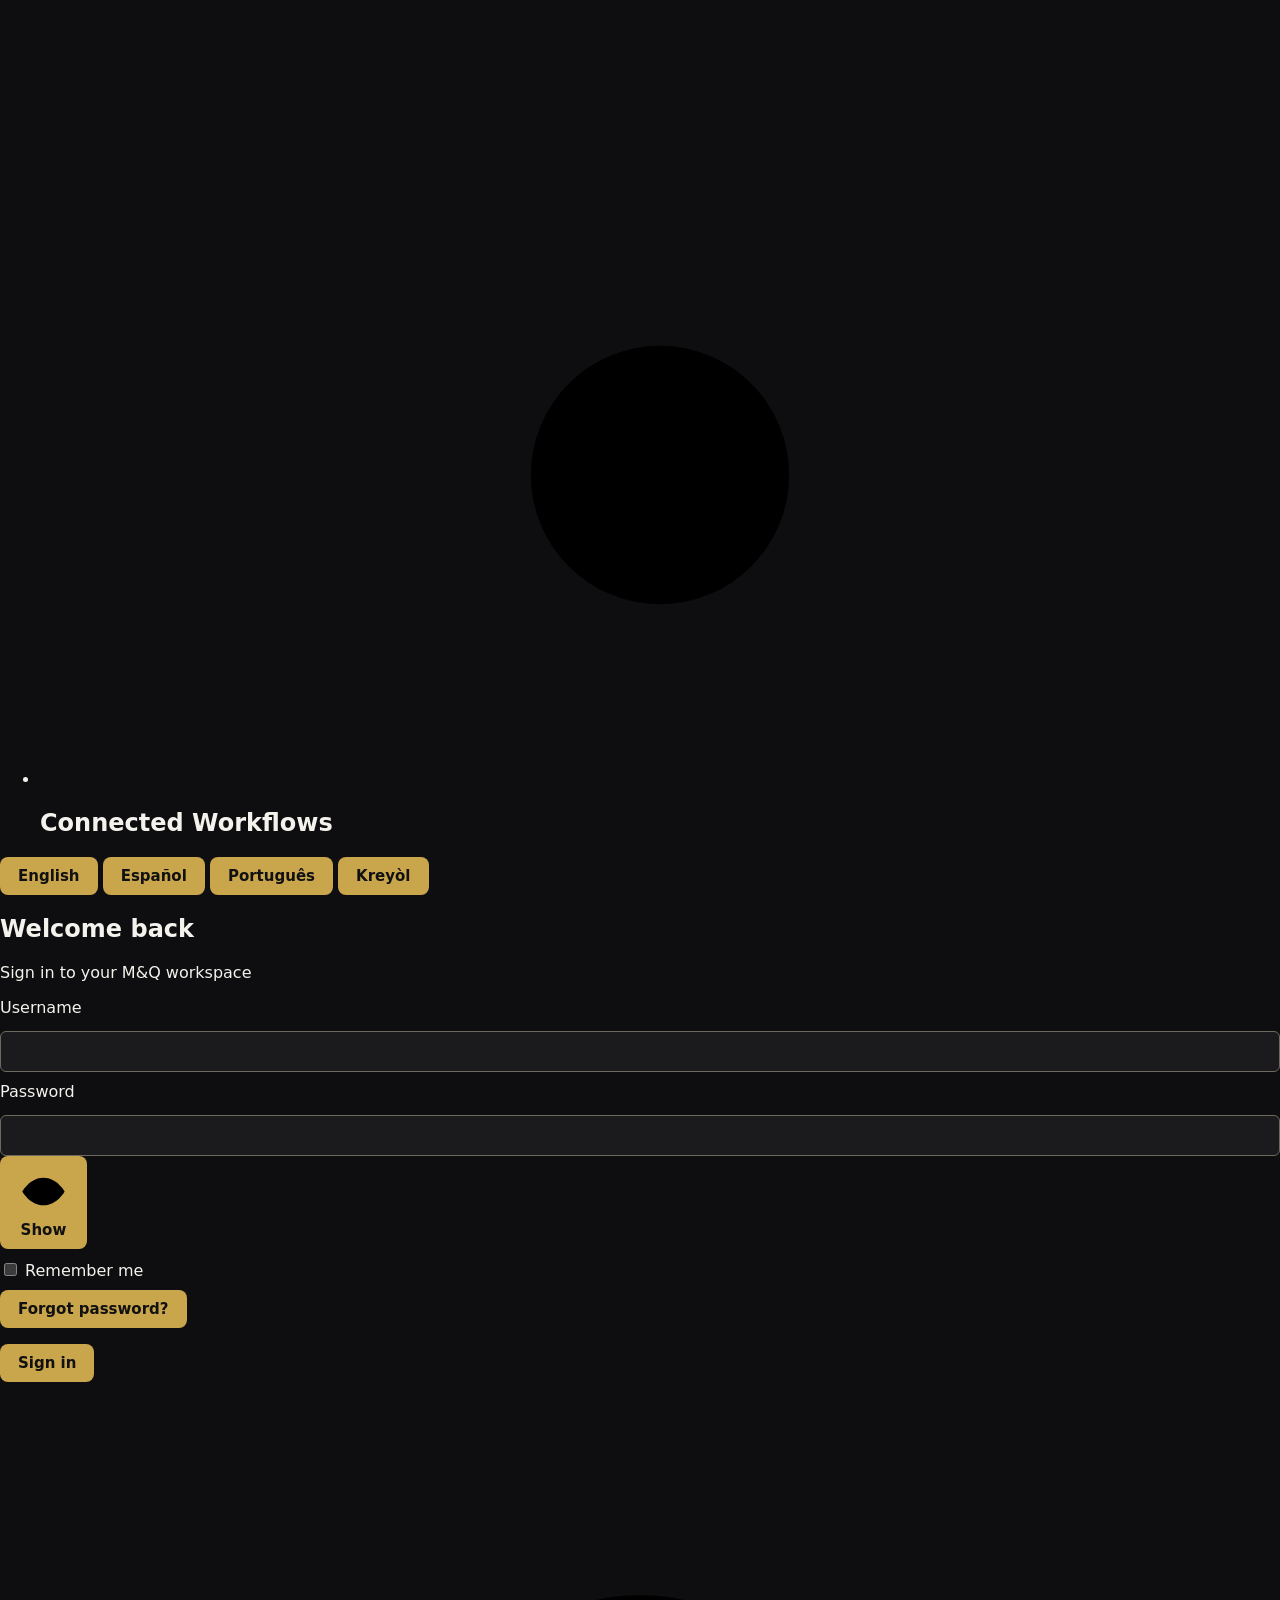
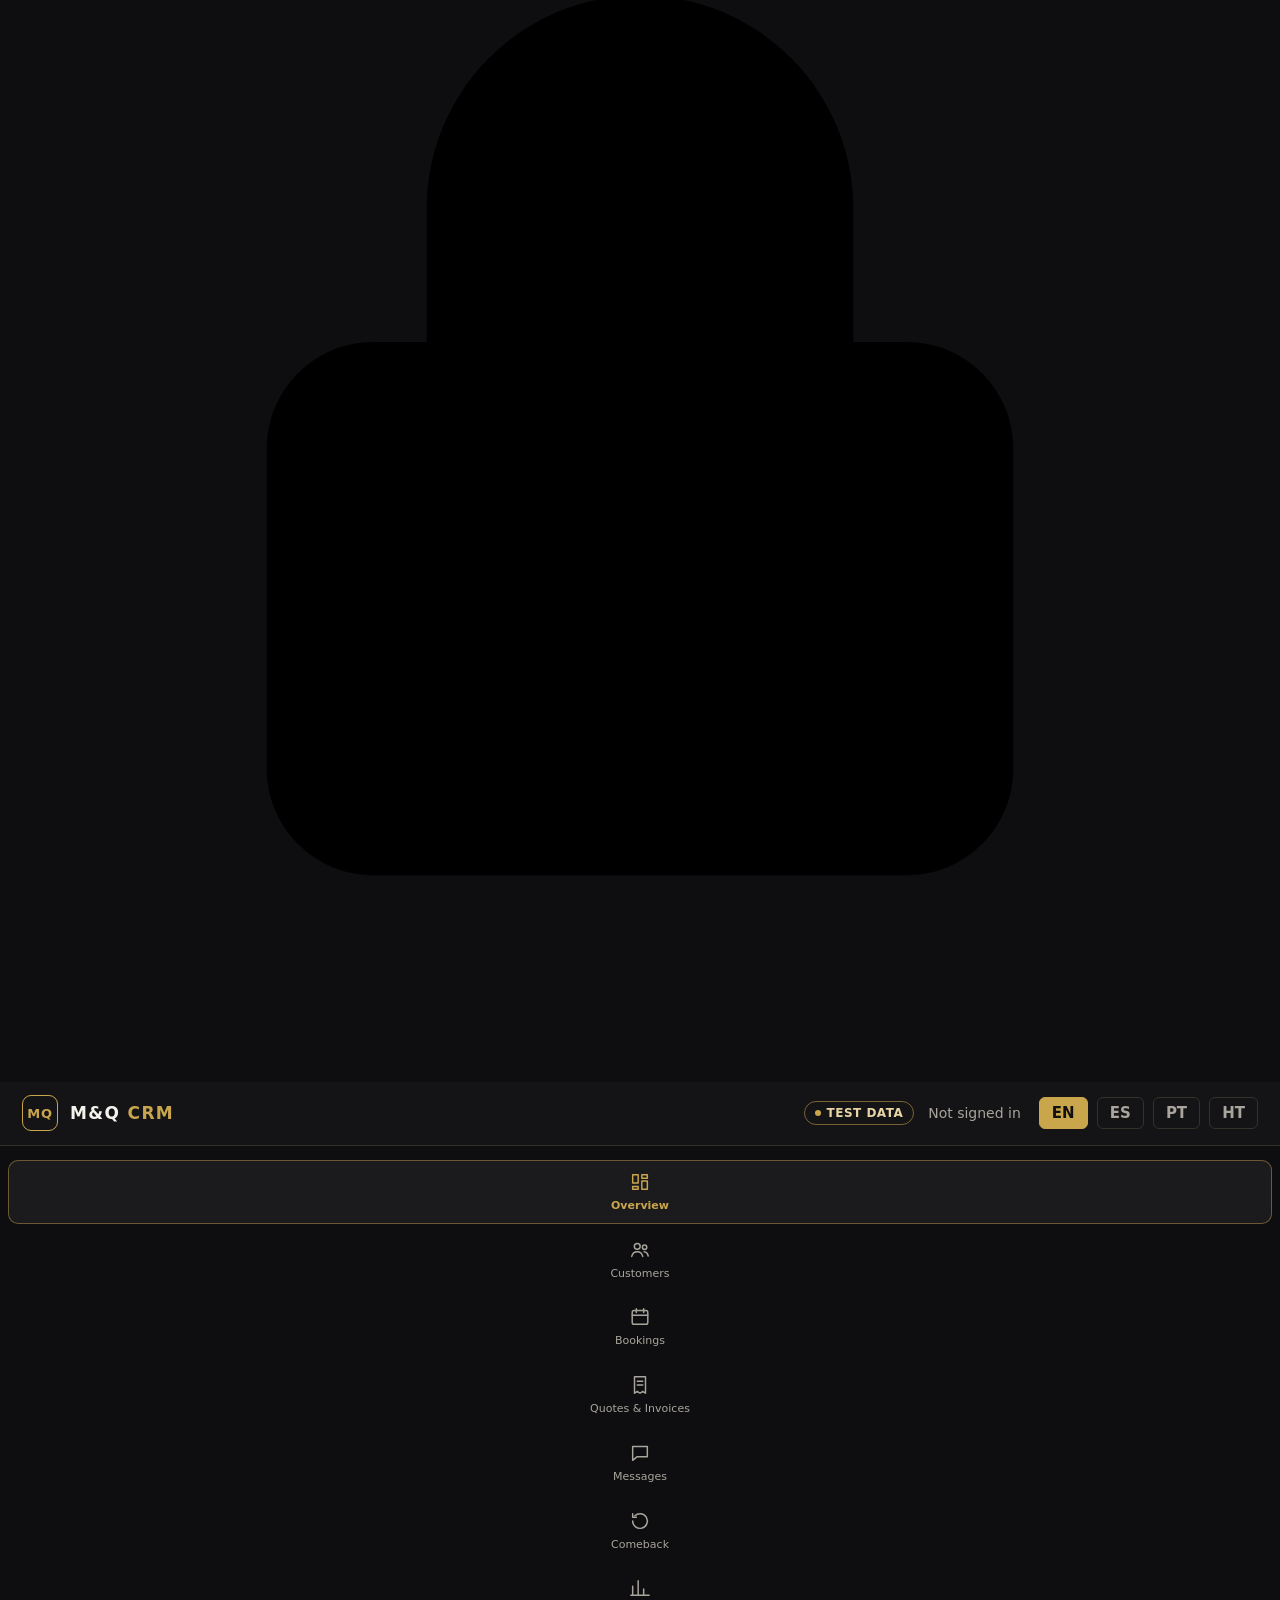
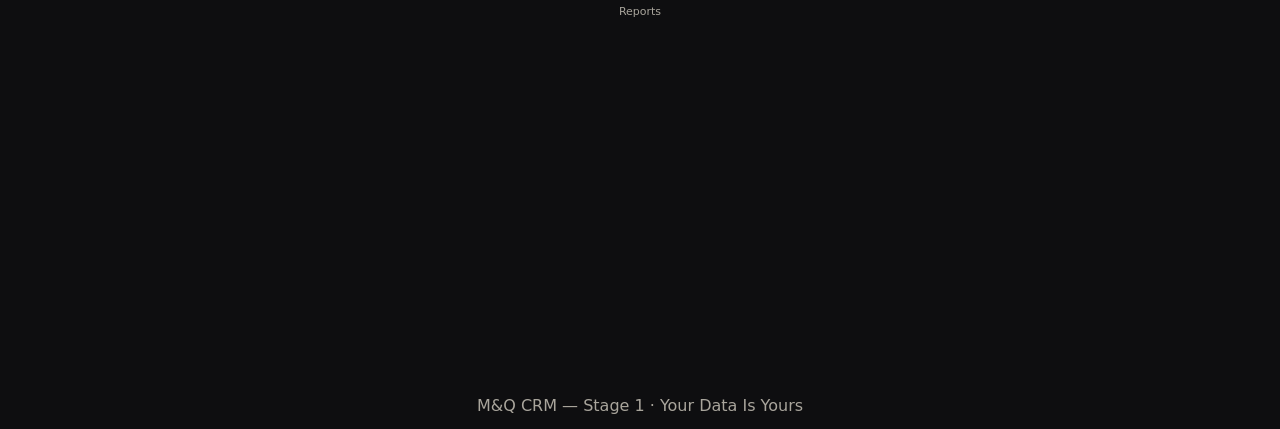
==== commit 0a0ba5ec: "CRM Batch 009d: black-and-gold dashboard shell + Overview from real CRM data; dynamic lists in EN/ES" ====
--- a/handoffs/2026-11-16-stage1-build-authorization/code/mq-crm-batch009/web/index.html
+++ b/handoffs/2026-11-16-stage1-build-authorization/code/mq-crm-batch009/web/index.html
@@ -5,13 +5,121 @@
 <meta name="viewport" content="width=device-width, initial-scale=1">
 <title>M&Q CRM</title>
 <link rel="stylesheet" href="styles.css">
+<link rel="stylesheet" href="login.css">
+<link rel="stylesheet" href="dashboard.css">
 </head>
-<body>
-<header>
-  <h1>M&amp;Q CRM</h1>
+<body class="signed-out booting">
+<div id="login-view" class="login-shell">
+  <aside class="brand-panel" aria-labelledby="brand-headline">
+    <div class="wordmark" aria-label="M&amp;Q CRM">
+      <span class="monogram" aria-hidden="true">MQ</span>
+      <span class="wordmark-text" aria-hidden="true">M&amp;Q <span class="wordmark-crm">CRM</span></span>
+    </div>
+    <div class="brand-copy">
+      <h1 id="brand-headline" data-li18n="headline">Intelligence. Connection. Growth.</h1>
+      <p class="supporting" data-li18n="supporting">One connected workspace for people, teams, and better decisions.</p>
+      <ul class="highlights">
+        <li>
+          <svg class="hl-icon" viewBox="0 0 24 24" aria-hidden="true" focusable="false"><circle cx="12" cy="8" r="3.5"/><path d="M4.5 20c.8-3.6 3.9-6 7.5-6s6.7 2.4 7.5 6"/></svg>
+          <div><h2 data-li18n="hl_unified_title">Unified Customer View</h2><p data-li18n="hl_unified_desc"></p></div>
+        </li>
+        <li>
+          <svg class="hl-icon" viewBox="0 0 24 24" aria-hidden="true" focusable="false"><path d="M12 3l7 3v5.5c0 4.3-2.9 7.9-7 9.5-4.1-1.6-7-5.2-7-9.5V6z"/><path d="M9 12l2.2 2.2L15.5 10"/></svg>
+          <div><h2 data-li18n="hl_secure_title">Secure Team Access</h2><p data-li18n="hl_secure_desc"></p></div>
+        </li>
+        <li>
+          <svg class="hl-icon" viewBox="0 0 24 24" aria-hidden="true" focusable="false"><circle cx="6" cy="6" r="2.5"/><circle cx="18" cy="6" r="2.5"/><circle cx="12" cy="18" r="2.5"/><path d="M8.5 6h7M7.3 8.2l3.4 7.6M16.7 8.2l-3.4 7.6"/></svg>
+          <div><h2 data-li18n="hl_workflows_title">Connected Workflows</h2><p data-li18n="hl_workflows_desc"></p></div>
+        </li>
+      </ul>
+    </div>
+    <p class="brand-foot" data-li18n="footer_note"></p>
+  </aside>
+
+  <div class="auth-panel" id="auth-panel" role="main">
+    <div class="lang-select" role="group" aria-labelledby="lang-select-label">
+      <span id="lang-select-label" class="sr-only" data-li18n="lang_label">Language</span>
+      <button type="button" data-lang-choice="en" lang="en" aria-pressed="true">English</button>
+      <button type="button" data-lang-choice="es" lang="es" aria-pressed="false">Español</button>
+      <button type="button" data-lang-choice="pt" lang="pt" aria-pressed="false">Português</button>
+      <button type="button" data-lang-choice="ht" lang="ht" aria-pressed="false">Kreyòl</button>
+    </div>
+
+    <div class="auth-card">
+      <form id="login-form" novalidate aria-labelledby="login-title">
+        <h2 id="login-title" class="auth-title" data-li18n="welcome">Welcome back</h2>
+        <p class="auth-sub" data-li18n="subtitle">Sign in to your M&amp;Q workspace</p>
+        <p id="login-notice" class="notice" role="status" aria-live="polite" hidden></p>
+        <p id="login-error" class="form-error" role="alert" aria-live="assertive" hidden></p>
+        <div class="field">
+          <label for="login-username" data-li18n="username">Username</label>
+          <input id="login-username" name="username" autocomplete="username" autocapitalize="none"
+                 spellcheck="false" required aria-describedby="username-error">
+          <p id="username-error" class="field-error" aria-live="polite" hidden></p>
+        </div>
+        <div class="field">
+          <label for="login-password" data-li18n="password">Password</label>
+          <div class="pw-wrap">
+            <input id="login-password" name="password" type="password" autocomplete="current-password"
+                   required aria-describedby="password-error">
+            <button type="button" id="pw-toggle" class="pw-toggle" aria-controls="login-password"
+                    aria-pressed="false" aria-label="Show password">
+              <svg viewBox="0 0 24 24" aria-hidden="true" focusable="false"><path d="M2 12s3.6-6.5 10-6.5S22 12 22 12s-3.6 6.5-10 6.5S2 12 2 12z"/><circle cx="12" cy="12" r="3"/></svg>
+              <span id="pw-toggle-text">Show</span>
+            </button>
+          </div>
+          <p id="password-error" class="field-error" aria-live="polite" hidden></p>
+        </div>
+        <div class="row-between">
+          <label class="check" data-li18n-title="remember_hint">
+            <input type="checkbox" id="remember-me" aria-describedby="remember-hint">
+            <span data-li18n="remember">Remember me</span>
+          </label>
+          <button type="button" id="forgot-link" class="link-btn" data-li18n="forgot">Forgot password?</button>
+        </div>
+        <p id="remember-hint" class="micro" data-li18n="remember_hint"></p>
+        <button type="submit" id="sign-in-btn" class="btn-gold"><span data-li18n="sign_in">Sign in</span></button>
+      </form>
+
+      <form id="totp-form" novalidate aria-labelledby="totp-title" hidden>
+        <h2 id="totp-title" class="auth-title" data-li18n="totp_title">Two-step verification</h2>
+        <p id="totp-intro" class="auth-sub"></p>
+        <div class="field">
+          <label for="totp-code" id="totp-label"></label>
+          <input id="totp-code" name="code" class="code-input" required aria-describedby="totp-error">
+          <p id="totp-error" class="field-error" role="alert" aria-live="assertive" hidden></p>
+        </div>
+        <button type="submit" id="verify-btn" class="btn-gold"><span data-li18n="verify">Verify</span></button>
+        <div class="row-between">
+          <button type="button" id="totp-switch" class="link-btn"></button>
+          <button type="button" id="totp-back" class="link-btn" data-li18n="back_to_sign_in"></button>
+        </div>
+      </form>
+
+      <section id="forgot-panel" aria-labelledby="forgot-title" hidden>
+        <h2 id="forgot-title" class="auth-title" tabindex="-1" data-li18n="forgot_title">Forgot your password?</h2>
+        <p class="auth-body" data-li18n="forgot_body_staff"></p>
+        <p class="auth-body" data-li18n="forgot_body_owner"></p>
+        <button type="button" id="forgot-back" class="btn-outline" data-li18n="back_to_sign_in"></button>
+      </section>
+
+      <div id="secure-indicator" class="secure-indicator">
+        <svg viewBox="0 0 24 24" aria-hidden="true" focusable="false"><rect x="5" y="10.5" width="14" height="10" rx="2"/><path d="M8 10.5V8a4 4 0 018 0v2.5"/></svg>
+        <p><strong id="secure-title"></strong><span data-li18n="secure_detail"></span></p>
+      </div>
+    </div>
+  </div>
+</div>
+
+<header class="app-header">
+  <div class="brand-mini">
+    <span class="monogram" aria-hidden="true">MQ</span>
+    <h1>M&amp;Q <span>CRM</span></h1>
+  </div>
+  <span class="test-chip" data-dash-i18n="test_data" data-dash-i18n-title="test_data_hint" title="This build runs on synthetic test records only.">Test data</span>
   <div class="operator" role="group" aria-label="Signed-in user">
     <span id="whoami">Not signed in</span>
-    <button id="logout-btn" type="button" hidden>Log out</button>
+    <button id="logout-btn" type="button" hidden data-li18n="sign_out">Sign out</button>
   </div>
   <div class="lang-toggle" role="group" aria-label="Language">
     <button id="lang-en" class="active">EN</button>
@@ -21,34 +129,54 @@
   </div>
 </header>
 
-<nav>
-  <button data-tab="customers" class="tab active" data-i18n="customers">Customers</button>
-  <button data-tab="bookings" class="tab" data-i18n="bookings">Bookings</button>
-  <button data-tab="billing" class="tab" data-i18n="billing">Quotes &amp; Invoices</button>
-  <button data-tab="messages" class="tab" data-i18n="messages">Messages</button>
-  <button data-tab="comeback" class="tab" data-i18n="comeback">Comeback</button>
-  <button data-tab="reports" class="tab" data-i18n="reports">Reports</button>
+<nav class="rail" aria-label="Sections">
+  <button data-tab="overview" class="tab active"><svg viewBox="0 0 24 24" aria-hidden="true" focusable="false"><path d="M4 13h6V4H4zM14 20h6v-9h-6zM14 4v4h6V4zM4 20h6v-3H4z"/></svg><span data-dash-i18n="overview">Overview</span></button>
+  <button data-tab="customers" class="tab"><svg viewBox="0 0 24 24" aria-hidden="true" focusable="false"><circle cx="9" cy="8" r="3.2"/><path d="M3 19c.7-3.2 3.1-5.2 6-5.2s5.3 2 6 5.2"/><circle cx="17" cy="9" r="2.4"/><path d="M16.5 13.9c2.2.2 3.8 1.9 4.5 4.6"/></svg><span data-i18n="customers">Customers</span></button>
+  <button data-tab="bookings" class="tab"><svg viewBox="0 0 24 24" aria-hidden="true" focusable="false"><rect x="3.5" y="5" width="17" height="15" rx="2"/><path d="M3.5 10h17M8 3v4M16 3v4"/></svg><span data-i18n="bookings">Bookings</span></button>
+  <button data-tab="billing" class="tab"><svg viewBox="0 0 24 24" aria-hidden="true" focusable="false"><path d="M6 3h12v18l-3-2-3 2-3-2-3 2z"/><path d="M9 8h6M9 12h6"/></svg><span data-i18n="billing">Quotes &amp; Invoices</span></button>
+  <button data-tab="messages" class="tab"><svg viewBox="0 0 24 24" aria-hidden="true" focusable="false"><path d="M4 5h16v11H9l-5 4z"/></svg><span data-i18n="messages">Messages</span></button>
+  <button data-tab="comeback" class="tab"><svg viewBox="0 0 24 24" aria-hidden="true" focusable="false"><path d="M4 12a8 8 0 1 0 2.4-5.7"/><path d="M4 4v4h4"/></svg><span data-i18n="comeback">Comeback</span></button>
+  <button data-tab="reports" class="tab"><svg viewBox="0 0 24 24" aria-hidden="true" focusable="false"><path d="M4 20V10M10 20V4M16 20v-7M22 20H2"/></svg><span data-i18n="reports">Reports</span></button>
 </nav>
 
-<main>
-  <section id="login-panel" hidden>
-    <form id="login-form" autocomplete="on">
-      <h2>Sign in</h2>
-      <label>Username <input name="username" autocomplete="username" required></label>
-      <label>Password <input name="password" type="password" autocomplete="current-password" required></label>
-      <button type="submit">Sign in</button>
-      <p id="login-msg" class="msg" role="alert"></p>
-    </form>
-    <form id="totp-form" autocomplete="off" hidden>
-      <h2>Two-step sign-in</h2>
-      <label>6-digit code from your authenticator app, or a recovery code
-        <input name="code" autocomplete="one-time-code" required></label>
-      <button type="submit">Verify</button>
-      <button type="button" id="totp-cancel">Back</button>
-      <p id="totp-msg" class="msg" role="alert"></p>
-    </form>
-  </section>
-  <section id="tab-customers">
+<main id="app-main" hidden>
+  <section id="tab-overview" class="overview" aria-labelledby="ov-title">
+    <div class="ov-head">
+      <h2 id="ov-title" data-dash-i18n="overview">Overview</h2>
+      <div class="ov-meta"><span id="ov-status" role="status" aria-live="polite"></span>
+        <button type="button" id="ov-refresh" class="btn-ghost" data-dash-i18n="refresh">Refresh</button></div>
+    </div>
+    <div class="ov-grid">
+      <article class="kpi-hero" aria-labelledby="kpi-paid-label">
+        <h3 id="kpi-paid-label" data-dash-i18n="kpi_paid">Payments received</h3>
+        <p class="kpi-num-xl" id="kpi-paid">—</p>
+        <p class="kpi-sub" id="kpi-paid-sub"></p>
+        <h4 class="chart-title" data-dash-i18n="chart_billing"></h4>
+        <div class="legend" aria-hidden="true"><span class="lg" data-dash-i18n="series_invoiced"></span><span class="lg lg-2" data-dash-i18n="series_paid"></span></div>
+        <div id="chart-billing" class="chart-host"></div>
+        <p class="chart-note" id="chart-billing-note"></p>
+      </article>
+      <div class="kpi-tiles">
+        <article class="tile"><h3 data-dash-i18n="kpi_customers">Customers</h3><p class="kpi-num gold" id="kpi-customers">—</p><p class="kpi-sub" id="kpi-customers-sub"></p></article>
+        <article class="tile"><h3 data-dash-i18n="kpi_upcoming">Upcoming bookings</h3><p class="kpi-num" id="kpi-upcoming">—</p></article>
+        <article class="tile"><h3 data-dash-i18n="kpi_open_inv">Open invoices</h3><p class="kpi-num" id="kpi-open">—</p><p class="kpi-sub" id="kpi-open-sub"></p></article>
+        <article class="tile"><h3 data-dash-i18n="kpi_open_quotes">Open quotes</h3><p class="kpi-num" id="kpi-quotes">—</p><p class="kpi-sub" id="kpi-quotes-sub"></p></article>
+        <article class="tile"><h3 data-dash-i18n="kpi_drafts">Drafts awaiting approval</h3><p class="kpi-num" id="kpi-drafts">—</p></article>
+        <article class="tile"><h3 data-dash-i18n="kpi_rating">Average rating</h3><p class="kpi-num" id="kpi-rating">—</p><p class="kpi-sub" data-dash-i18n="kpi_rating_sub"></p></article>
+      </div>
+      <article class="panel half"><h3 data-dash-i18n="chart_customers"></h3><div id="chart-customers" class="chart-host"></div><p class="chart-note" data-dash-i18n="chart_customers_note"></p></article>
+      <article class="panel half"><h3 data-dash-i18n="chart_bookings"></h3><div id="chart-bookings" class="chart-host"></div><p class="chart-note" data-dash-i18n="chart_bookings_note"></p></article>
+      <article class="panel full nt"><h3 data-dash-i18n="not_tracked_title"></h3>
+        <ul class="nt-list">
+          <li><span data-dash-i18n="nt_pipeline"></span><strong aria-hidden="true">—</strong></li>
+          <li><span data-dash-i18n="nt_forecast"></span><strong aria-hidden="true">—</strong></li>
+          <li><span data-dash-i18n="nt_deal"></span><strong aria-hidden="true">—</strong></li>
+        </ul>
+        <p class="chart-note" data-dash-i18n="not_tracked_note"></p>
+      </article>
+    </div>
+  </section>
+  <section id="tab-customers" hidden>
     <form id="customer-form">
       <h2 data-i18n="add_customer">Add customer</h2>
       <label><span data-i18n="name">Name</span><input name="name" required></label>
@@ -56,7 +184,7 @@
       <label><span data-i18n="email">Email</span><input name="email" type="email"></label>
       <label><span data-i18n="language">Language</span>
         <select name="language"><option value="en">EN</option><option value="es">ES</option><option value="pt">PT</option><option value="ht">HT</option></select></label>
-      <label class="check"><input type="checkbox" name="consent_marketing"> Marketing consent</label>
+      <label class="check"><input type="checkbox" name="consent_marketing"> <span data-i18n="marketing_consent">Marketing consent</span></label>
       <button type="submit" data-i18n="save">Save</button>
       <p id="customer-msg" class="msg"></p>
     </form>
@@ -72,9 +200,9 @@
       <button type="submit" data-i18n="save">Save</button>
       <p id="booking-msg" class="msg"></p>
     </form>
-    <h3>Reminders due (24h)</h3>
+    <h3 data-i18n="reminders_due">Reminders due (24h)</h3>
     <ul id="reminder-list" class="list"></ul>
-    <h3>All bookings</h3>
+    <h3 data-i18n="all_bookings">All bookings</h3>
     <ul id="booking-list" class="list"></ul>
   </section>
 
@@ -96,14 +224,14 @@
       <label><span data-i18n="customers">Customers</span><select name="customer_id" class="customer-select"></select></label>
       <label><span data-i18n="template">Template</span>
         <select name="template_key">
-          <option value="reminder">Reminder</option>
-          <option value="quote_ready">Quote ready</option>
-          <option value="invoice_ready">Invoice ready</option>
-          <option value="comeback">Comeback</option>
-          <option value="review_request">Review request</option>
+          <option value="reminder" data-i18n="tpl_reminder">Reminder</option>
+          <option value="quote_ready" data-i18n="tpl_quote_ready">Quote ready</option>
+          <option value="invoice_ready" data-i18n="tpl_invoice_ready">Invoice ready</option>
+          <option value="comeback" data-i18n="tpl_comeback">Comeback</option>
+          <option value="review_request" data-i18n="tpl_review_request">Review request</option>
         </select></label>
       <button type="submit" data-i18n="compose">Compose</button>
-      <button type="button" id="ai-draft-btn">AI draft (comeback)</button>
+      <button type="button" id="ai-draft-btn" data-i18n="ai_draft_btn">AI draft (comeback)</button>
       <p id="message-msg" class="msg"></p>
     </form>
     <p class="hint" data-i18n="draft_needs_approval">Draft — a human must approve before sending</p>
@@ -112,7 +240,7 @@
 
   <section id="tab-comeback" hidden>
     <h2 data-i18n="import_backlog">Import lapsed list</h2>
-    <p class="hint">CSV columns: name, phone, email, language, last_service_date</p>
+    <p class="hint"><span data-i18n="csv_hint">CSV columns:</span> <code>name, phone, email, language, last_service_date</code></p>
     <input type="file" id="backlog-file" accept=".csv">
     <button id="backlog-btn" data-i18n="import_backlog">Import lapsed list</button>
     <pre id="import-report" class="report"></pre>
@@ -128,6 +256,9 @@
 
 <footer>M&amp;Q CRM — Stage 1 · <span data-i18n="data_rights">Your Data Is Yours</span></footer>
 <script src="safe_html.js"></script>
+<script src="login_i18n.js"></script>
 <script src="app.js"></script>
+<script src="login.js"></script>
+<script src="dashboard.js"></script>
 </body>
 </html>
--- a/handoffs/2026-11-16-stage1-build-authorization/code/mq-crm-batch009/web/styles.css
+++ b/handoffs/2026-11-16-stage1-build-authorization/code/mq-crm-batch009/web/styles.css
@@ -0,0 +1,43 @@
+/* M&Q CRM dashboard: Batch 009c black-and-gold palette (visual only; same
+   selectors as batch008/web/styles.css, so no layout or behavior changes). */
+:root {
+  --mq-bg: #0E0E10; --mq-surface: #141416; --mq-card: #1B1B1E; --mq-card-2: #222226;
+  --mq-border: #34312B; --mq-gold: #C9A54C; --mq-gold-hi: #D9B865; --mq-on-gold: #111111;
+  --mq-text: #F4F2EC; --mq-muted: #A9A59C;
+  --mq-font: system-ui, -apple-system, "Segoe UI", Roboto, "Helvetica Neue", Arial, "Noto Sans", sans-serif;
+}
+* { box-sizing: border-box; }
+button, input, select, textarea { font-family: inherit; }
+html { color-scheme: dark; }
+body { font-family: var(--mq-font); margin: 0; background: var(--mq-bg); color: var(--mq-text); }
+header { display: flex; justify-content: space-between; align-items: center; gap: 12px; flex-wrap: wrap; padding: 14px 18px; background: var(--mq-surface); border-bottom: 1px solid var(--mq-border); }
+header h1 { margin: 0; font-size: 20px; letter-spacing: .04em; color: var(--mq-gold); }
+.lang-toggle button { background: transparent; color: var(--mq-muted); border: 1px solid var(--mq-border); padding: 6px 12px; cursor: pointer; border-radius: 6px; margin-left: 4px; }
+.lang-toggle button.active { background: var(--mq-gold); color: var(--mq-on-gold); border-color: var(--mq-gold); font-weight: 700; }
+nav { display: flex; gap: 6px; flex-wrap: wrap; padding: 10px 18px; background: var(--mq-bg); border-bottom: 1px solid var(--mq-border); }
+nav .tab { background: var(--mq-card); color: var(--mq-text); border: 1px solid var(--mq-border); padding: 9px 14px; border-radius: 8px; cursor: pointer; font-size: 15px; font-weight: 500; }
+nav .tab.active { background: var(--mq-gold); color: var(--mq-on-gold); border-color: var(--mq-gold); font-weight: 700; }
+main { padding: 18px; max-width: 860px; margin: 0 auto; }
+form label { display: block; margin: 10px 0; }
+form input, form select { width: 100%; padding: 10px; margin-top: 4px; border-radius: 6px; border: 1px solid #6E695F; background: var(--mq-card); color: var(--mq-text); font-size: 16px; }
+form label.check input { width: auto; }
+button { background: var(--mq-gold); color: var(--mq-on-gold); border: 0; padding: 10px 18px; border-radius: 8px; font-weight: 700; cursor: pointer; font-size: 15px; }
+button:hover { background: var(--mq-gold-hi); }
+:focus-visible { outline: 2px solid var(--mq-gold-hi); outline-offset: 2px; }
+.list { list-style: none; padding: 0; }
+.list li { background: var(--mq-card); margin: 6px 0; padding: 10px 12px; border-radius: 8px; border: 1px solid var(--mq-border); }
+.cards { display: flex; gap: 10px; flex-wrap: wrap; margin-bottom: 16px; }
+.card { background: var(--mq-card); border: 1px solid var(--mq-border); border-radius: 10px; padding: 14px 18px; text-align: center; min-width: 110px; }
+.card .num { font-size: 26px; font-weight: 800; color: var(--mq-gold); }
+.report { background: var(--mq-surface); border: 1px solid var(--mq-border); padding: 12px; border-radius: 8px; overflow-x: auto; }
+.card-wide { background: var(--mq-card); border: 1px solid var(--mq-border); border-radius: 10px; padding: 14px; margin: 10px 0; }
+.card-wide form { display: flex; gap: 6px; flex-wrap: wrap; margin-top: 8px; }
+.card-wide input { padding: 8px; border-radius: 6px; border: 1px solid #6E695F; background: var(--mq-bg); color: var(--mq-text); }
+.list button { padding: 5px 10px; font-size: 13px; margin-left: 6px; }
+.hint { color: var(--mq-muted); }
+.msg { color: var(--mq-gold); }
+footer { padding: 14px 18px; color: var(--mq-muted); text-align: center; }
+.operator { display: flex; align-items: center; gap: 8px; color: var(--mq-muted); font-size: 14px; }
+.operator button { background: transparent; color: var(--mq-text); border: 1px solid var(--mq-border); padding: 6px 12px; font-weight: 600; font-size: 14px; }
+.operator button:hover { border-color: var(--mq-gold); background: transparent; }
+.operator input, .operator select { padding: 5px 8px; border-radius: 6px; border: 1px solid #6E695F; background: var(--mq-card); color: var(--mq-text); }
--- a/handoffs/2026-11-16-stage1-build-authorization/code/mq-crm-batch009/web/dashboard.css
+++ b/handoffs/2026-11-16-stage1-build-authorization/code/mq-crm-batch009/web/dashboard.css
@@ -0,0 +1,105 @@
+/* M&Q CRM dashboard shell + Overview (Batch 009d, visual only). */
+/* ---------- shell: top bar + left icon rail ---------- */
+body:not(.signed-out) {
+  display: grid; grid-template-columns: 104px minmax(0, 1fr); grid-template-rows: auto 1fr auto; min-height: 100vh;
+}
+body:not(.signed-out) > header { grid-column: 1 / -1; grid-row: 1; }
+body:not(.signed-out) > nav { grid-column: 1; grid-row: 2 / 4; }
+body:not(.signed-out) > main { grid-column: 2; grid-row: 2; }
+body:not(.signed-out) > footer { grid-column: 2; grid-row: 3; }
+/* the rail divider is drawn on the content side so it runs the full page height */
+body:not(.signed-out) > main, body:not(.signed-out) > footer { border-left: 1px solid var(--mq-border); }
+header.app-header { position: sticky; top: 0; z-index: 5; gap: 14px; padding: 12px 22px; min-height: 64px; }
+.brand-mini { display: flex; align-items: center; gap: 12px; margin-right: auto; }
+.brand-mini .monogram { display: inline-grid; place-items: center; width: 36px; height: 36px; border-radius: 9px; border: 1px solid var(--mq-gold); color: var(--mq-gold); font-weight: 700; font-size: 13px; letter-spacing: .06em; }
+.brand-mini h1 { font-size: 17px; letter-spacing: .08em; color: var(--mq-text); font-weight: 600; }
+.brand-mini h1 span { color: var(--mq-gold); }
+.test-chip { display: inline-flex; align-items: center; gap: 6px; padding: 4px 10px; border-radius: 999px; border: 1px solid rgba(201,165,76,.55); color: #E9D6A6; font-size: 12px; font-weight: 600; letter-spacing: .04em; text-transform: uppercase; cursor: help; white-space: nowrap; }
+.test-chip::before { content: ""; width: 6px; height: 6px; border-radius: 50%; background: var(--mq-gold); }
+nav.rail { flex-direction: column; flex-wrap: nowrap; align-items: stretch; gap: 4px; padding: 14px 8px; border-bottom: 0; border-right: 0; background: var(--mq-bg); align-self: start; position: sticky; top: 64px; height: calc(100vh - 64px); overflow-y: auto; }
+nav.rail .tab { display: flex; flex-direction: column; align-items: center; gap: 6px; padding: 10px 4px; border-radius: 10px; background: transparent; border: 1px solid transparent; color: var(--mq-muted); font-size: 11px; font-weight: 500; line-height: 1.25; text-align: center; hyphens: auto; overflow-wrap: break-word; word-break: normal; }
+nav.rail .tab svg { width: 22px; height: 22px; fill: none; stroke: currentColor; stroke-width: 1.6; stroke-linecap: round; stroke-linejoin: round; flex: 0 0 auto; }
+nav.rail .tab:hover { color: var(--mq-text); background: var(--mq-card); }
+nav.rail .tab.active { color: var(--mq-gold); background: var(--mq-card); border-color: rgba(201,165,76,.45); font-weight: 650; }
+#app-main { max-width: none; width: 100%; padding: 24px 28px 32px; margin: 0; }
+#app-main > section { max-width: 1320px; }
+#app-main > section:not(.overview) { max-width: 860px; }
+
+/* ---------- overview ---------- */
+.ov-head { display: flex; align-items: flex-end; justify-content: space-between; gap: 12px; flex-wrap: wrap; margin-bottom: 18px; }
+.ov-head h2 { margin: 0; font-size: 26px; font-weight: 650; letter-spacing: -.01em; }
+.ov-meta { display: flex; align-items: center; gap: 12px; color: var(--mq-muted); font-size: 13px; }
+.ov-meta .is-error { color: #F3B1A8; }
+.btn-ghost { background: transparent; color: var(--mq-text); border: 1px solid var(--mq-border); padding: 7px 14px; font-size: 13px; font-weight: 600; border-radius: 8px; }
+.btn-ghost:hover { background: var(--mq-card); border-color: var(--mq-gold); }
+.ov-grid { display: grid; gap: 16px; grid-template-columns: repeat(12, minmax(0, 1fr)); }
+.kpi-hero, .panel, .tile { background: linear-gradient(180deg, #1D1D20, #18181B); border: 1px solid var(--mq-border); border-radius: 14px; }
+.kpi-hero { grid-column: span 7; padding: 22px 22px 16px; border-color: rgba(201,165,76,.6); box-shadow: inset 0 1px 0 rgba(201,165,76,.18), 0 18px 40px rgba(0,0,0,.35); }
+.kpi-hero h3, .tile h3, .panel h3 { margin: 0; font-size: 13px; font-weight: 600; letter-spacing: .05em; text-transform: uppercase; color: var(--mq-muted); }
+.kpi-num-xl { margin: 8px 0 4px; font-size: clamp(34px, 4vw, 52px); line-height: 1.05; font-weight: 700; color: var(--mq-gold); font-variant-numeric: tabular-nums; letter-spacing: -.01em; overflow-wrap: anywhere; }
+.kpi-sub { margin: 0; font-size: 13px; color: var(--mq-muted); }
+.chart-title { margin: 20px 0 8px; font-size: 14px; font-weight: 600; color: var(--mq-text); }
+.legend { display: flex; gap: 16px; flex-wrap: wrap; margin-bottom: 6px; font-size: 12.5px; color: var(--mq-muted); }
+.lg::before { content: ""; display: inline-block; width: 14px; height: 3px; border-radius: 2px; margin-right: 7px; vertical-align: middle; background: var(--mq-gold); }
+.lg-2::before { background: #F4F2EC; }
+.kpi-tiles { grid-column: span 5; display: grid; grid-template-columns: repeat(2, minmax(0, 1fr)); gap: 16px; align-content: start; }
+.tile { padding: 16px 16px 14px; min-height: 112px; display: flex; flex-direction: column; }
+.tile .kpi-num { margin: 10px 0 4px; font-size: 30px; font-weight: 700; color: var(--mq-text); font-variant-numeric: tabular-nums; line-height: 1.1; overflow-wrap: anywhere; }
+.tile .kpi-num.gold { color: var(--mq-gold); }
+.tile .kpi-sub { margin-top: auto; }
+.panel { padding: 18px 18px 14px; }
+.panel.half { grid-column: span 6; }
+.panel.full { grid-column: span 12; }
+.panel h3 { margin-bottom: 12px; }
+.chart-host { position: relative; min-height: 120px; }
+.chart { display: block; width: 100%; height: auto; }
+.chart .grid { stroke: #2B2925; stroke-width: 1; }
+.chart .ln { stroke: #C9A54C; stroke-width: 2.4; stroke-linejoin: round; stroke-linecap: round; }
+.chart .ln-2 { stroke: #F4F2EC; stroke-width: 1.8; stroke-dasharray: 5 4; }
+.chart .pt { fill: #0E0E10; stroke: #C9A54C; stroke-width: 2; }
+.chart .pt-2 { stroke: #F4F2EC; }
+.chart .bar { fill: #C9A54C; }
+.chart .bar-base { fill: #3A3833; }
+.axis { display: flex; justify-content: space-between; padding: 6px 2px 0; font-size: 12px; color: var(--mq-muted); }
+.axis-bars { justify-content: space-around; }
+.axis-bars span { display: flex; flex-direction: column; align-items: center; gap: 2px; flex: 1 1 0; min-width: 0; }
+.axis-bars b { color: var(--mq-text); font-weight: 600; font-size: 12.5px; }
+.axis-bars i { font-style: normal; white-space: nowrap; }
+.chart-note { margin: 10px 0 0; font-size: 12px; color: var(--mq-muted); line-height: 1.45; }
+.chart-empty { display: grid; place-items: center; min-height: 140px; margin: 0; border: 1px dashed #3A3833; border-radius: 10px; color: var(--mq-muted); font-size: 14px; }
+.nt-list { display: grid; grid-template-columns: repeat(3, minmax(0, 1fr)); gap: 12px; margin: 0; padding: 0; list-style: none; }
+.nt-list li { padding: 12px 14px; border: 1px dashed #3A3833; border-radius: 10px; }
+.nt-list span { display: block; font-size: 12.5px; color: var(--mq-muted); }
+.nt-list strong { display: block; margin-top: 4px; font-size: 22px; color: var(--mq-muted); }
+.overview.is-loading .kpi-num, .overview.is-loading .kpi-num-xl { opacity: .5; }
+.sr-only { position: absolute; width: 1px; height: 1px; padding: 0; margin: -1px; overflow: hidden; clip: rect(0 0 0 0); white-space: nowrap; border: 0; }
+
+/* ---------- responsive ---------- */
+@media (max-width: 1180px) {
+  .kpi-hero { grid-column: span 12; }
+  .kpi-tiles { grid-column: span 12; grid-template-columns: repeat(3, minmax(0, 1fr)); }
+}
+@media (max-width: 960px) {
+  body:not(.signed-out) { grid-template-columns: minmax(0, 1fr); grid-template-rows: auto auto 1fr auto; }
+  body:not(.signed-out) > nav { grid-column: 1; grid-row: 2; }
+  body:not(.signed-out) > main { grid-column: 1; grid-row: 3; }
+  body:not(.signed-out) > footer { grid-column: 1; grid-row: 4; }
+  header.app-header { position: static; padding: 10px 14px; }
+  body:not(.signed-out) > main, body:not(.signed-out) > footer { border-left: 0; }
+  nav.rail { flex-direction: row; position: static; background: var(--mq-surface); height: auto; overflow-x: auto; overflow-y: hidden; padding: 8px; border-right: 0; border-bottom: 1px solid var(--mq-border); scrollbar-width: thin; }
+  nav.rail .tab { flex: 0 0 auto; min-width: 82px; max-width: 120px; }
+  #app-main { padding: 18px 14px 28px; }
+  .panel.half { grid-column: span 12; }
+  .nt-list { grid-template-columns: 1fr; }
+}
+@media (max-width: 600px) {
+  .kpi-tiles { grid-template-columns: repeat(2, minmax(0, 1fr)); gap: 10px; }
+  .ov-grid { gap: 12px; }
+  .tile { padding: 14px 12px 12px; min-height: 104px; }
+  .tile .kpi-num { font-size: 24px; }
+  .kpi-hero { padding: 18px 16px 14px; }
+  .brand-mini h1 { font-size: 15px; }
+  .operator { order: 3; width: 100%; justify-content: space-between; }
+  .axis { font-size: 11px; }
+  .axis-bars i { font-size: 10.5px; }
+}
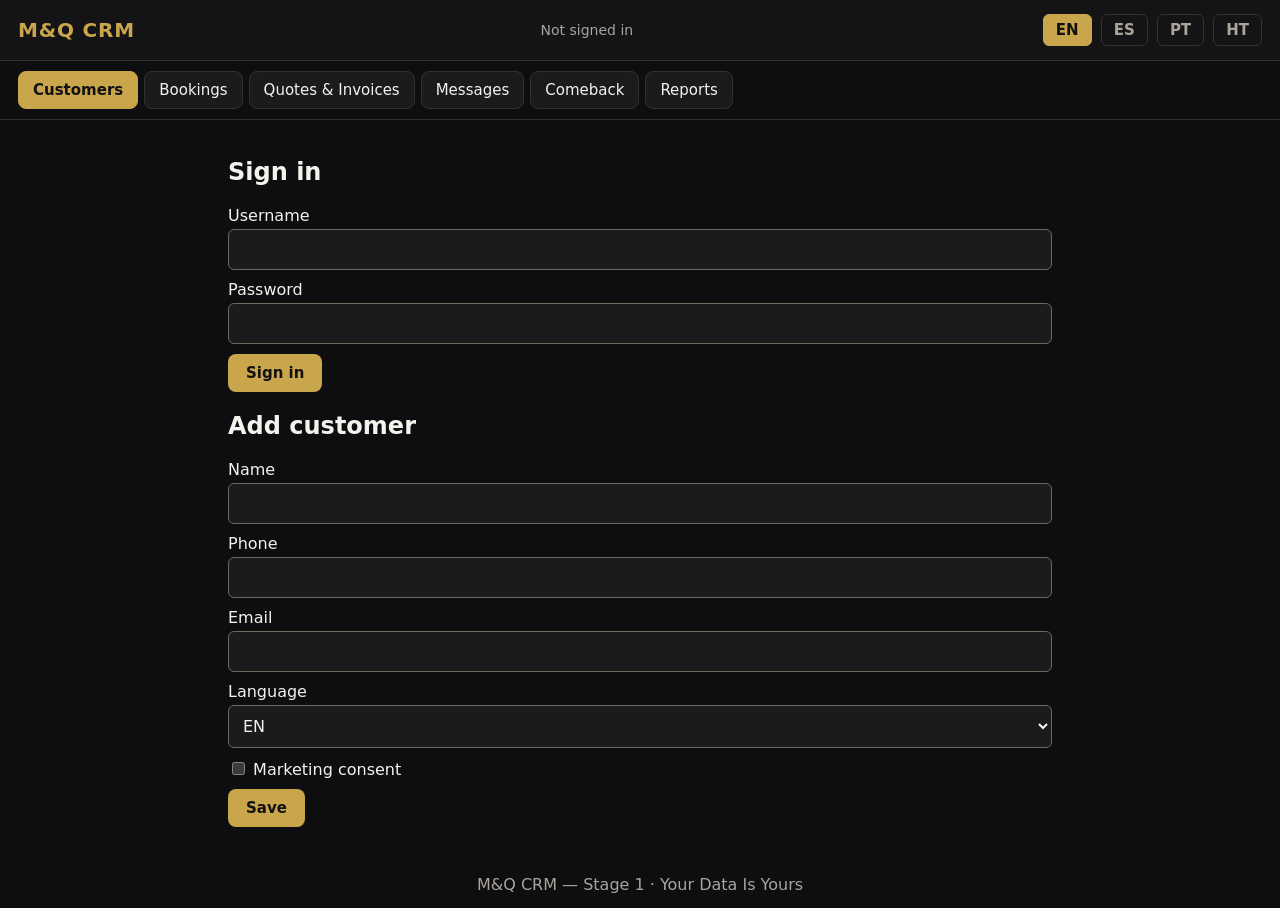
==== commit 7a5df67c: "Merge pull request #3 from mrjosueayalaperez-dev/feat/crm-real-login-2026-11-17 [DRAFT] M&Q CRM real" ====
--- a/handoffs/2026-11-16-stage1-build-authorization/code/mq-crm-batch009/web/index.html
+++ b/handoffs/2026-11-16-stage1-build-authorization/code/mq-crm-batch009/web/index.html
@@ -5,121 +5,13 @@
 <meta name="viewport" content="width=device-width, initial-scale=1">
 <title>M&Q CRM</title>
 <link rel="stylesheet" href="styles.css">
-<link rel="stylesheet" href="login.css">
-<link rel="stylesheet" href="dashboard.css">
 </head>
-<body class="signed-out booting">
-<div id="login-view" class="login-shell">
-  <aside class="brand-panel" aria-labelledby="brand-headline">
-    <div class="wordmark" aria-label="M&amp;Q CRM">
-      <span class="monogram" aria-hidden="true">MQ</span>
-      <span class="wordmark-text" aria-hidden="true">M&amp;Q <span class="wordmark-crm">CRM</span></span>
-    </div>
-    <div class="brand-copy">
-      <h1 id="brand-headline" data-li18n="headline">Intelligence. Connection. Growth.</h1>
-      <p class="supporting" data-li18n="supporting">One connected workspace for people, teams, and better decisions.</p>
-      <ul class="highlights">
-        <li>
-          <svg class="hl-icon" viewBox="0 0 24 24" aria-hidden="true" focusable="false"><circle cx="12" cy="8" r="3.5"/><path d="M4.5 20c.8-3.6 3.9-6 7.5-6s6.7 2.4 7.5 6"/></svg>
-          <div><h2 data-li18n="hl_unified_title">Unified Customer View</h2><p data-li18n="hl_unified_desc"></p></div>
-        </li>
-        <li>
-          <svg class="hl-icon" viewBox="0 0 24 24" aria-hidden="true" focusable="false"><path d="M12 3l7 3v5.5c0 4.3-2.9 7.9-7 9.5-4.1-1.6-7-5.2-7-9.5V6z"/><path d="M9 12l2.2 2.2L15.5 10"/></svg>
-          <div><h2 data-li18n="hl_secure_title">Secure Team Access</h2><p data-li18n="hl_secure_desc"></p></div>
-        </li>
-        <li>
-          <svg class="hl-icon" viewBox="0 0 24 24" aria-hidden="true" focusable="false"><circle cx="6" cy="6" r="2.5"/><circle cx="18" cy="6" r="2.5"/><circle cx="12" cy="18" r="2.5"/><path d="M8.5 6h7M7.3 8.2l3.4 7.6M16.7 8.2l-3.4 7.6"/></svg>
-          <div><h2 data-li18n="hl_workflows_title">Connected Workflows</h2><p data-li18n="hl_workflows_desc"></p></div>
-        </li>
-      </ul>
-    </div>
-    <p class="brand-foot" data-li18n="footer_note"></p>
-  </aside>
-
-  <div class="auth-panel" id="auth-panel" role="main">
-    <div class="lang-select" role="group" aria-labelledby="lang-select-label">
-      <span id="lang-select-label" class="sr-only" data-li18n="lang_label">Language</span>
-      <button type="button" data-lang-choice="en" lang="en" aria-pressed="true">English</button>
-      <button type="button" data-lang-choice="es" lang="es" aria-pressed="false">Español</button>
-      <button type="button" data-lang-choice="pt" lang="pt" aria-pressed="false">Português</button>
-      <button type="button" data-lang-choice="ht" lang="ht" aria-pressed="false">Kreyòl</button>
-    </div>
-
-    <div class="auth-card">
-      <form id="login-form" novalidate aria-labelledby="login-title">
-        <h2 id="login-title" class="auth-title" data-li18n="welcome">Welcome back</h2>
-        <p class="auth-sub" data-li18n="subtitle">Sign in to your M&amp;Q workspace</p>
-        <p id="login-notice" class="notice" role="status" aria-live="polite" hidden></p>
-        <p id="login-error" class="form-error" role="alert" aria-live="assertive" hidden></p>
-        <div class="field">
-          <label for="login-username" data-li18n="username">Username</label>
-          <input id="login-username" name="username" autocomplete="username" autocapitalize="none"
-                 spellcheck="false" required aria-describedby="username-error">
-          <p id="username-error" class="field-error" aria-live="polite" hidden></p>
-        </div>
-        <div class="field">
-          <label for="login-password" data-li18n="password">Password</label>
-          <div class="pw-wrap">
-            <input id="login-password" name="password" type="password" autocomplete="current-password"
-                   required aria-describedby="password-error">
-            <button type="button" id="pw-toggle" class="pw-toggle" aria-controls="login-password"
-                    aria-pressed="false" aria-label="Show password">
-              <svg viewBox="0 0 24 24" aria-hidden="true" focusable="false"><path d="M2 12s3.6-6.5 10-6.5S22 12 22 12s-3.6 6.5-10 6.5S2 12 2 12z"/><circle cx="12" cy="12" r="3"/></svg>
-              <span id="pw-toggle-text">Show</span>
-            </button>
-          </div>
-          <p id="password-error" class="field-error" aria-live="polite" hidden></p>
-        </div>
-        <div class="row-between">
-          <label class="check" data-li18n-title="remember_hint">
-            <input type="checkbox" id="remember-me" aria-describedby="remember-hint">
-            <span data-li18n="remember">Remember me</span>
-          </label>
-          <button type="button" id="forgot-link" class="link-btn" data-li18n="forgot">Forgot password?</button>
-        </div>
-        <p id="remember-hint" class="micro" data-li18n="remember_hint"></p>
-        <button type="submit" id="sign-in-btn" class="btn-gold"><span data-li18n="sign_in">Sign in</span></button>
-      </form>
-
-      <form id="totp-form" novalidate aria-labelledby="totp-title" hidden>
-        <h2 id="totp-title" class="auth-title" data-li18n="totp_title">Two-step verification</h2>
-        <p id="totp-intro" class="auth-sub"></p>
-        <div class="field">
-          <label for="totp-code" id="totp-label"></label>
-          <input id="totp-code" name="code" class="code-input" required aria-describedby="totp-error">
-          <p id="totp-error" class="field-error" role="alert" aria-live="assertive" hidden></p>
-        </div>
-        <button type="submit" id="verify-btn" class="btn-gold"><span data-li18n="verify">Verify</span></button>
-        <div class="row-between">
-          <button type="button" id="totp-switch" class="link-btn"></button>
-          <button type="button" id="totp-back" class="link-btn" data-li18n="back_to_sign_in"></button>
-        </div>
-      </form>
-
-      <section id="forgot-panel" aria-labelledby="forgot-title" hidden>
-        <h2 id="forgot-title" class="auth-title" tabindex="-1" data-li18n="forgot_title">Forgot your password?</h2>
-        <p class="auth-body" data-li18n="forgot_body_staff"></p>
-        <p class="auth-body" data-li18n="forgot_body_owner"></p>
-        <button type="button" id="forgot-back" class="btn-outline" data-li18n="back_to_sign_in"></button>
-      </section>
-
-      <div id="secure-indicator" class="secure-indicator">
-        <svg viewBox="0 0 24 24" aria-hidden="true" focusable="false"><rect x="5" y="10.5" width="14" height="10" rx="2"/><path d="M8 10.5V8a4 4 0 018 0v2.5"/></svg>
-        <p><strong id="secure-title"></strong><span data-li18n="secure_detail"></span></p>
-      </div>
-    </div>
-  </div>
-</div>
-
-<header class="app-header">
-  <div class="brand-mini">
-    <span class="monogram" aria-hidden="true">MQ</span>
-    <h1>M&amp;Q <span>CRM</span></h1>
-  </div>
-  <span class="test-chip" data-dash-i18n="test_data" data-dash-i18n-title="test_data_hint" title="This build runs on synthetic test records only.">Test data</span>
+<body>
+<header>
+  <h1>M&amp;Q CRM</h1>
   <div class="operator" role="group" aria-label="Signed-in user">
     <span id="whoami">Not signed in</span>
-    <button id="logout-btn" type="button" hidden data-li18n="sign_out">Sign out</button>
+    <button id="logout-btn" type="button" hidden>Log out</button>
   </div>
   <div class="lang-toggle" role="group" aria-label="Language">
     <button id="lang-en" class="active">EN</button>
@@ -129,54 +21,34 @@
   </div>
 </header>
 
-<nav class="rail" aria-label="Sections">
-  <button data-tab="overview" class="tab active"><svg viewBox="0 0 24 24" aria-hidden="true" focusable="false"><path d="M4 13h6V4H4zM14 20h6v-9h-6zM14 4v4h6V4zM4 20h6v-3H4z"/></svg><span data-dash-i18n="overview">Overview</span></button>
-  <button data-tab="customers" class="tab"><svg viewBox="0 0 24 24" aria-hidden="true" focusable="false"><circle cx="9" cy="8" r="3.2"/><path d="M3 19c.7-3.2 3.1-5.2 6-5.2s5.3 2 6 5.2"/><circle cx="17" cy="9" r="2.4"/><path d="M16.5 13.9c2.2.2 3.8 1.9 4.5 4.6"/></svg><span data-i18n="customers">Customers</span></button>
-  <button data-tab="bookings" class="tab"><svg viewBox="0 0 24 24" aria-hidden="true" focusable="false"><rect x="3.5" y="5" width="17" height="15" rx="2"/><path d="M3.5 10h17M8 3v4M16 3v4"/></svg><span data-i18n="bookings">Bookings</span></button>
-  <button data-tab="billing" class="tab"><svg viewBox="0 0 24 24" aria-hidden="true" focusable="false"><path d="M6 3h12v18l-3-2-3 2-3-2-3 2z"/><path d="M9 8h6M9 12h6"/></svg><span data-i18n="billing">Quotes &amp; Invoices</span></button>
-  <button data-tab="messages" class="tab"><svg viewBox="0 0 24 24" aria-hidden="true" focusable="false"><path d="M4 5h16v11H9l-5 4z"/></svg><span data-i18n="messages">Messages</span></button>
-  <button data-tab="comeback" class="tab"><svg viewBox="0 0 24 24" aria-hidden="true" focusable="false"><path d="M4 12a8 8 0 1 0 2.4-5.7"/><path d="M4 4v4h4"/></svg><span data-i18n="comeback">Comeback</span></button>
-  <button data-tab="reports" class="tab"><svg viewBox="0 0 24 24" aria-hidden="true" focusable="false"><path d="M4 20V10M10 20V4M16 20v-7M22 20H2"/></svg><span data-i18n="reports">Reports</span></button>
+<nav>
+  <button data-tab="customers" class="tab active" data-i18n="customers">Customers</button>
+  <button data-tab="bookings" class="tab" data-i18n="bookings">Bookings</button>
+  <button data-tab="billing" class="tab" data-i18n="billing">Quotes &amp; Invoices</button>
+  <button data-tab="messages" class="tab" data-i18n="messages">Messages</button>
+  <button data-tab="comeback" class="tab" data-i18n="comeback">Comeback</button>
+  <button data-tab="reports" class="tab" data-i18n="reports">Reports</button>
 </nav>
 
-<main id="app-main" hidden>
-  <section id="tab-overview" class="overview" aria-labelledby="ov-title">
-    <div class="ov-head">
-      <h2 id="ov-title" data-dash-i18n="overview">Overview</h2>
-      <div class="ov-meta"><span id="ov-status" role="status" aria-live="polite"></span>
-        <button type="button" id="ov-refresh" class="btn-ghost" data-dash-i18n="refresh">Refresh</button></div>
-    </div>
-    <div class="ov-grid">
-      <article class="kpi-hero" aria-labelledby="kpi-paid-label">
-        <h3 id="kpi-paid-label" data-dash-i18n="kpi_paid">Payments received</h3>
-        <p class="kpi-num-xl" id="kpi-paid">—</p>
-        <p class="kpi-sub" id="kpi-paid-sub"></p>
-        <h4 class="chart-title" data-dash-i18n="chart_billing"></h4>
-        <div class="legend" aria-hidden="true"><span class="lg" data-dash-i18n="series_invoiced"></span><span class="lg lg-2" data-dash-i18n="series_paid"></span></div>
-        <div id="chart-billing" class="chart-host"></div>
-        <p class="chart-note" id="chart-billing-note"></p>
-      </article>
-      <div class="kpi-tiles">
-        <article class="tile"><h3 data-dash-i18n="kpi_customers">Customers</h3><p class="kpi-num gold" id="kpi-customers">—</p><p class="kpi-sub" id="kpi-customers-sub"></p></article>
-        <article class="tile"><h3 data-dash-i18n="kpi_upcoming">Upcoming bookings</h3><p class="kpi-num" id="kpi-upcoming">—</p></article>
-        <article class="tile"><h3 data-dash-i18n="kpi_open_inv">Open invoices</h3><p class="kpi-num" id="kpi-open">—</p><p class="kpi-sub" id="kpi-open-sub"></p></article>
-        <article class="tile"><h3 data-dash-i18n="kpi_open_quotes">Open quotes</h3><p class="kpi-num" id="kpi-quotes">—</p><p class="kpi-sub" id="kpi-quotes-sub"></p></article>
-        <article class="tile"><h3 data-dash-i18n="kpi_drafts">Drafts awaiting approval</h3><p class="kpi-num" id="kpi-drafts">—</p></article>
-        <article class="tile"><h3 data-dash-i18n="kpi_rating">Average rating</h3><p class="kpi-num" id="kpi-rating">—</p><p class="kpi-sub" data-dash-i18n="kpi_rating_sub"></p></article>
-      </div>
-      <article class="panel half"><h3 data-dash-i18n="chart_customers"></h3><div id="chart-customers" class="chart-host"></div><p class="chart-note" data-dash-i18n="chart_customers_note"></p></article>
-      <article class="panel half"><h3 data-dash-i18n="chart_bookings"></h3><div id="chart-bookings" class="chart-host"></div><p class="chart-note" data-dash-i18n="chart_bookings_note"></p></article>
-      <article class="panel full nt"><h3 data-dash-i18n="not_tracked_title"></h3>
-        <ul class="nt-list">
-          <li><span data-dash-i18n="nt_pipeline"></span><strong aria-hidden="true">—</strong></li>
-          <li><span data-dash-i18n="nt_forecast"></span><strong aria-hidden="true">—</strong></li>
-          <li><span data-dash-i18n="nt_deal"></span><strong aria-hidden="true">—</strong></li>
-        </ul>
-        <p class="chart-note" data-dash-i18n="not_tracked_note"></p>
-      </article>
-    </div>
+<main>
+  <section id="login-panel" hidden>
+    <form id="login-form" autocomplete="on">
+      <h2>Sign in</h2>
+      <label>Username <input name="username" autocomplete="username" required></label>
+      <label>Password <input name="password" type="password" autocomplete="current-password" required></label>
+      <button type="submit">Sign in</button>
+      <p id="login-msg" class="msg" role="alert"></p>
+    </form>
+    <form id="totp-form" autocomplete="off" hidden>
+      <h2>Two-step sign-in</h2>
+      <label>6-digit code from your authenticator app, or a recovery code
+        <input name="code" autocomplete="one-time-code" required></label>
+      <button type="submit">Verify</button>
+      <button type="button" id="totp-cancel">Back</button>
+      <p id="totp-msg" class="msg" role="alert"></p>
+    </form>
   </section>
-  <section id="tab-customers" hidden>
+  <section id="tab-customers">
     <form id="customer-form">
       <h2 data-i18n="add_customer">Add customer</h2>
       <label><span data-i18n="name">Name</span><input name="name" required></label>
@@ -184,7 +56,7 @@
       <label><span data-i18n="email">Email</span><input name="email" type="email"></label>
       <label><span data-i18n="language">Language</span>
         <select name="language"><option value="en">EN</option><option value="es">ES</option><option value="pt">PT</option><option value="ht">HT</option></select></label>
-      <label class="check"><input type="checkbox" name="consent_marketing"> <span data-i18n="marketing_consent">Marketing consent</span></label>
+      <label class="check"><input type="checkbox" name="consent_marketing"> Marketing consent</label>
       <button type="submit" data-i18n="save">Save</button>
       <p id="customer-msg" class="msg"></p>
     </form>
@@ -200,9 +72,9 @@
       <button type="submit" data-i18n="save">Save</button>
       <p id="booking-msg" class="msg"></p>
     </form>
-    <h3 data-i18n="reminders_due">Reminders due (24h)</h3>
+    <h3>Reminders due (24h)</h3>
     <ul id="reminder-list" class="list"></ul>
-    <h3 data-i18n="all_bookings">All bookings</h3>
+    <h3>All bookings</h3>
     <ul id="booking-list" class="list"></ul>
   </section>
 
@@ -224,14 +96,14 @@
       <label><span data-i18n="customers">Customers</span><select name="customer_id" class="customer-select"></select></label>
       <label><span data-i18n="template">Template</span>
         <select name="template_key">
-          <option value="reminder" data-i18n="tpl_reminder">Reminder</option>
-          <option value="quote_ready" data-i18n="tpl_quote_ready">Quote ready</option>
-          <option value="invoice_ready" data-i18n="tpl_invoice_ready">Invoice ready</option>
-          <option value="comeback" data-i18n="tpl_comeback">Comeback</option>
-          <option value="review_request" data-i18n="tpl_review_request">Review request</option>
+          <option value="reminder">Reminder</option>
+          <option value="quote_ready">Quote ready</option>
+          <option value="invoice_ready">Invoice ready</option>
+          <option value="comeback">Comeback</option>
+          <option value="review_request">Review request</option>
         </select></label>
       <button type="submit" data-i18n="compose">Compose</button>
-      <button type="button" id="ai-draft-btn" data-i18n="ai_draft_btn">AI draft (comeback)</button>
+      <button type="button" id="ai-draft-btn">AI draft (comeback)</button>
       <p id="message-msg" class="msg"></p>
     </form>
     <p class="hint" data-i18n="draft_needs_approval">Draft — a human must approve before sending</p>
@@ -240,7 +112,7 @@
 
   <section id="tab-comeback" hidden>
     <h2 data-i18n="import_backlog">Import lapsed list</h2>
-    <p class="hint"><span data-i18n="csv_hint">CSV columns:</span> <code>name, phone, email, language, last_service_date</code></p>
+    <p class="hint">CSV columns: name, phone, email, language, last_service_date</p>
     <input type="file" id="backlog-file" accept=".csv">
     <button id="backlog-btn" data-i18n="import_backlog">Import lapsed list</button>
     <pre id="import-report" class="report"></pre>
@@ -256,9 +128,6 @@
 
 <footer>M&amp;Q CRM — Stage 1 · <span data-i18n="data_rights">Your Data Is Yours</span></footer>
 <script src="safe_html.js"></script>
-<script src="login_i18n.js"></script>
 <script src="app.js"></script>
-<script src="login.js"></script>
-<script src="dashboard.js"></script>
 </body>
 </html>
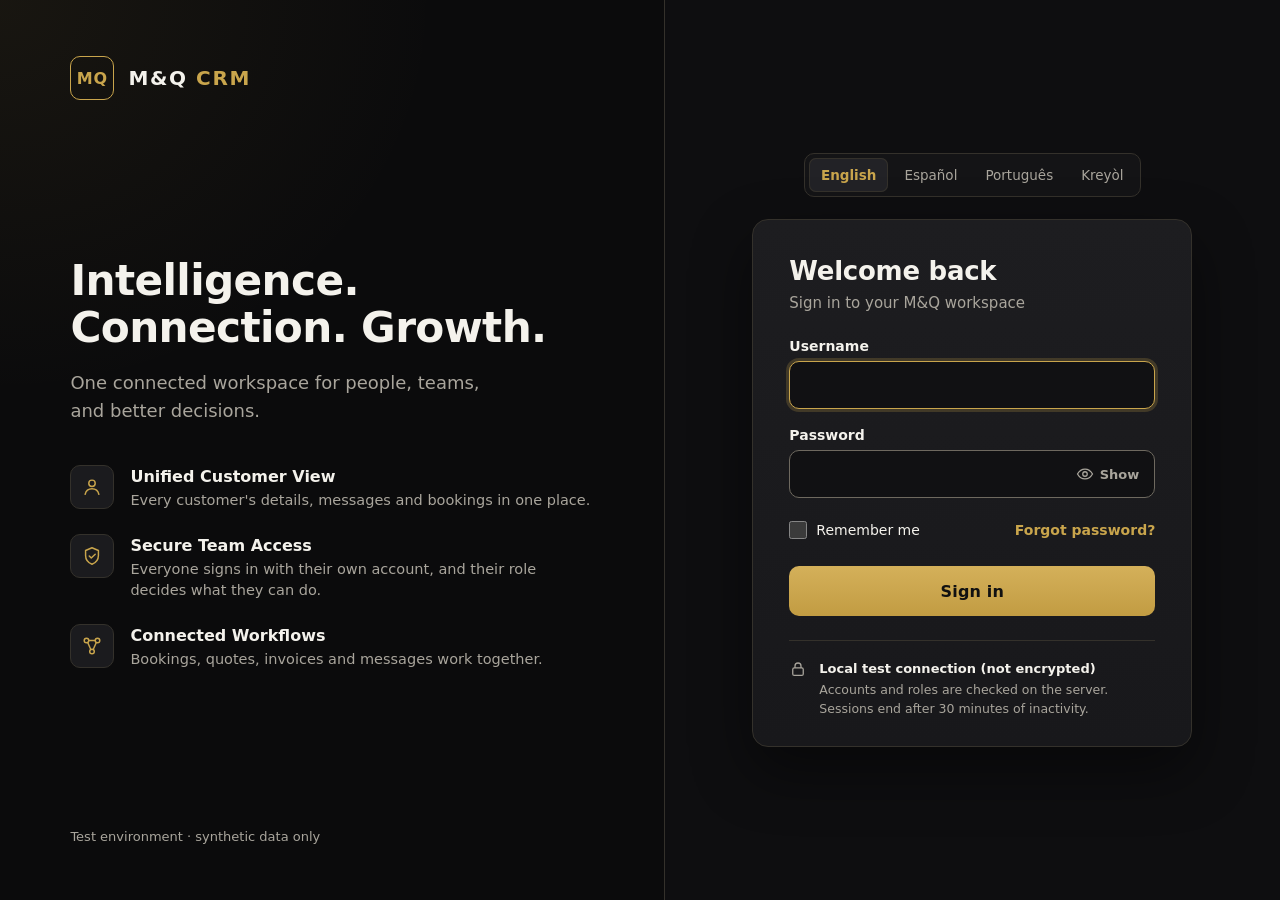
==== commit fbc7c1a1: "Merge pull request #4 from mrjosueayalaperez-dev/feat/crm-web-login-premium-2026-11-17 [DRAFT] CRM w" ====
--- a/handoffs/2026-11-16-stage1-build-authorization/code/mq-crm-batch009/web/index.html
+++ b/handoffs/2026-11-16-stage1-build-authorization/code/mq-crm-batch009/web/index.html
@@ -4,14 +4,124 @@
 <meta charset="utf-8">
 <meta name="viewport" content="width=device-width, initial-scale=1">
 <title>M&Q CRM</title>
+<link rel="icon" href="favicon.svg" type="image/svg+xml">
+<link rel="icon" href="favicon.ico" sizes="16x16 32x32">
 <link rel="stylesheet" href="styles.css">
+<link rel="stylesheet" href="login.css">
+<link rel="stylesheet" href="dashboard.css">
 </head>
-<body>
-<header>
-  <h1>M&amp;Q CRM</h1>
+<body class="signed-out booting">
+<div id="login-view" class="login-shell">
+  <aside class="brand-panel" aria-labelledby="brand-headline">
+    <div class="wordmark" aria-label="M&amp;Q CRM">
+      <span class="monogram" aria-hidden="true">MQ</span>
+      <span class="wordmark-text" aria-hidden="true">M&amp;Q <span class="wordmark-crm">CRM</span></span>
+    </div>
+    <div class="brand-copy">
+      <h1 id="brand-headline" data-li18n="headline">Intelligence. Connection. Growth.</h1>
+      <p class="supporting" data-li18n="supporting">One connected workspace for people, teams, and better decisions.</p>
+      <ul class="highlights">
+        <li>
+          <svg class="hl-icon" viewBox="0 0 24 24" aria-hidden="true" focusable="false"><circle cx="12" cy="8" r="3.5"/><path d="M4.5 20c.8-3.6 3.9-6 7.5-6s6.7 2.4 7.5 6"/></svg>
+          <div><h2 data-li18n="hl_unified_title">Unified Customer View</h2><p data-li18n="hl_unified_desc"></p></div>
+        </li>
+        <li>
+          <svg class="hl-icon" viewBox="0 0 24 24" aria-hidden="true" focusable="false"><path d="M12 3l7 3v5.5c0 4.3-2.9 7.9-7 9.5-4.1-1.6-7-5.2-7-9.5V6z"/><path d="M9 12l2.2 2.2L15.5 10"/></svg>
+          <div><h2 data-li18n="hl_secure_title">Secure Team Access</h2><p data-li18n="hl_secure_desc"></p></div>
+        </li>
+        <li>
+          <svg class="hl-icon" viewBox="0 0 24 24" aria-hidden="true" focusable="false"><circle cx="6" cy="6" r="2.5"/><circle cx="18" cy="6" r="2.5"/><circle cx="12" cy="18" r="2.5"/><path d="M8.5 6h7M7.3 8.2l3.4 7.6M16.7 8.2l-3.4 7.6"/></svg>
+          <div><h2 data-li18n="hl_workflows_title">Connected Workflows</h2><p data-li18n="hl_workflows_desc"></p></div>
+        </li>
+      </ul>
+    </div>
+    <p class="brand-foot" data-li18n="footer_note"></p>
+  </aside>
+
+  <div class="auth-panel" id="auth-panel" role="main">
+    <div class="lang-select" role="group" aria-labelledby="lang-select-label">
+      <span id="lang-select-label" class="sr-only" data-li18n="lang_label">Language</span>
+      <button type="button" data-lang-choice="en" lang="en" aria-pressed="true">English</button>
+      <button type="button" data-lang-choice="es" lang="es" aria-pressed="false">Español</button>
+      <button type="button" data-lang-choice="pt" lang="pt" aria-pressed="false">Português</button>
+      <button type="button" data-lang-choice="ht" lang="ht" aria-pressed="false">Kreyòl</button>
+    </div>
+
+    <div class="auth-card">
+      <form id="login-form" novalidate aria-labelledby="login-title">
+        <h2 id="login-title" class="auth-title" data-li18n="welcome">Welcome back</h2>
+        <p class="auth-sub" data-li18n="subtitle">Sign in to your M&amp;Q workspace</p>
+        <p id="login-notice" class="notice" role="status" aria-live="polite" hidden></p>
+        <p id="login-error" class="form-error" role="alert" aria-live="assertive" hidden></p>
+        <div class="field">
+          <label for="login-username" data-li18n="username">Username</label>
+          <input id="login-username" name="username" autocomplete="username" autocapitalize="none"
+                 spellcheck="false" required aria-describedby="username-error">
+          <p id="username-error" class="field-error" aria-live="polite" hidden></p>
+        </div>
+        <div class="field">
+          <label for="login-password" data-li18n="password">Password</label>
+          <div class="pw-wrap">
+            <input id="login-password" name="password" type="password" autocomplete="current-password"
+                   required aria-describedby="password-error">
+            <button type="button" id="pw-toggle" class="pw-toggle" aria-controls="login-password"
+                    aria-pressed="false" aria-label="Show password">
+              <svg viewBox="0 0 24 24" aria-hidden="true" focusable="false"><path d="M2 12s3.6-6.5 10-6.5S22 12 22 12s-3.6 6.5-10 6.5S2 12 2 12z"/><circle cx="12" cy="12" r="3"/></svg>
+              <span id="pw-toggle-text">Show</span>
+            </button>
+          </div>
+          <p id="password-error" class="field-error" aria-live="polite" hidden></p>
+        </div>
+        <div class="row-between">
+          <label class="check" data-li18n-title="remember_hint">
+            <input type="checkbox" id="remember-me" aria-describedby="remember-hint">
+            <span data-li18n="remember">Remember me</span>
+          </label>
+          <button type="button" id="forgot-link" class="link-btn" data-li18n="forgot">Forgot password?</button>
+        </div>
+        <p id="remember-hint" class="micro" data-li18n="remember_hint"></p>
+        <button type="submit" id="sign-in-btn" class="btn-gold"><span data-li18n="sign_in">Sign in</span></button>
+      </form>
+
+      <form id="totp-form" novalidate aria-labelledby="totp-title" hidden>
+        <h2 id="totp-title" class="auth-title" data-li18n="totp_title">Two-step verification</h2>
+        <p id="totp-intro" class="auth-sub"></p>
+        <div class="field">
+          <label for="totp-code" id="totp-label"></label>
+          <input id="totp-code" name="code" class="code-input" required aria-describedby="totp-error">
+          <p id="totp-error" class="field-error" role="alert" aria-live="assertive" hidden></p>
+        </div>
+        <button type="submit" id="verify-btn" class="btn-gold"><span data-li18n="verify">Verify</span></button>
+        <div class="row-between">
+          <button type="button" id="totp-switch" class="link-btn"></button>
+          <button type="button" id="totp-back" class="link-btn" data-li18n="back_to_sign_in"></button>
+        </div>
+      </form>
+
+      <section id="forgot-panel" aria-labelledby="forgot-title" hidden>
+        <h2 id="forgot-title" class="auth-title" tabindex="-1" data-li18n="forgot_title">Forgot your password?</h2>
+        <p class="auth-body" data-li18n="forgot_body_staff"></p>
+        <p class="auth-body" data-li18n="forgot_body_owner"></p>
+        <button type="button" id="forgot-back" class="btn-outline" data-li18n="back_to_sign_in"></button>
+      </section>
+
+      <div id="secure-indicator" class="secure-indicator">
+        <svg viewBox="0 0 24 24" aria-hidden="true" focusable="false"><rect x="5" y="10.5" width="14" height="10" rx="2"/><path d="M8 10.5V8a4 4 0 018 0v2.5"/></svg>
+        <p><strong id="secure-title"></strong><span data-li18n="secure_detail"></span></p>
+      </div>
+    </div>
+  </div>
+</div>
+
+<header class="app-header">
+  <div class="brand-mini">
+    <span class="monogram" aria-hidden="true">MQ</span>
+    <h1>M&amp;Q <span>CRM</span></h1>
+  </div>
+  <span class="test-chip" data-dash-i18n="test_data" data-dash-i18n-title="test_data_hint" title="This build runs on synthetic test records only.">Test data</span>
   <div class="operator" role="group" aria-label="Signed-in user">
     <span id="whoami">Not signed in</span>
-    <button id="logout-btn" type="button" hidden>Log out</button>
+    <button id="logout-btn" type="button" hidden data-li18n="sign_out">Sign out</button>
   </div>
   <div class="lang-toggle" role="group" aria-label="Language">
     <button id="lang-en" class="active">EN</button>
@@ -21,34 +131,58 @@
   </div>
 </header>
 
-<nav>
-  <button data-tab="customers" class="tab active" data-i18n="customers">Customers</button>
-  <button data-tab="bookings" class="tab" data-i18n="bookings">Bookings</button>
-  <button data-tab="billing" class="tab" data-i18n="billing">Quotes &amp; Invoices</button>
-  <button data-tab="messages" class="tab" data-i18n="messages">Messages</button>
-  <button data-tab="comeback" class="tab" data-i18n="comeback">Comeback</button>
-  <button data-tab="reports" class="tab" data-i18n="reports">Reports</button>
+<nav class="rail" aria-label="Sections">
+  <button data-tab="overview" class="tab active"><svg viewBox="0 0 24 24" aria-hidden="true" focusable="false"><path d="M4 13h6V4H4zM14 20h6v-9h-6zM14 4v4h6V4zM4 20h6v-3H4z"/></svg><span data-dash-i18n="overview">Overview</span></button>
+  <button data-tab="customers" class="tab"><svg viewBox="0 0 24 24" aria-hidden="true" focusable="false"><circle cx="9" cy="8" r="3.2"/><path d="M3 19c.7-3.2 3.1-5.2 6-5.2s5.3 2 6 5.2"/><circle cx="17" cy="9" r="2.4"/><path d="M16.5 13.9c2.2.2 3.8 1.9 4.5 4.6"/></svg><span data-i18n="customers">Customers</span></button>
+  <button data-tab="bookings" class="tab"><svg viewBox="0 0 24 24" aria-hidden="true" focusable="false"><rect x="3.5" y="5" width="17" height="15" rx="2"/><path d="M3.5 10h17M8 3v4M16 3v4"/></svg><span data-i18n="bookings">Bookings</span></button>
+  <button data-tab="billing" class="tab"><svg viewBox="0 0 24 24" aria-hidden="true" focusable="false"><path d="M6 3h12v18l-3-2-3 2-3-2-3 2z"/><path d="M9 8h6M9 12h6"/></svg><span data-i18n="billing">Quotes &amp; Invoices</span></button>
+  <button data-tab="messages" class="tab"><svg viewBox="0 0 24 24" aria-hidden="true" focusable="false"><path d="M4 5h16v11H9l-5 4z"/></svg><span data-i18n="messages">Messages</span></button>
+  <button data-tab="comeback" class="tab"><svg viewBox="0 0 24 24" aria-hidden="true" focusable="false"><path d="M4 12a8 8 0 1 0 2.4-5.7"/><path d="M4 4v4h4"/></svg><span data-i18n="comeback">Comeback</span></button>
+  <button data-tab="reports" class="tab"><svg viewBox="0 0 24 24" aria-hidden="true" focusable="false"><path d="M4 20V10M10 20V4M16 20v-7M22 20H2"/></svg><span data-i18n="reports">Reports</span></button>
 </nav>
 
-<main>
-  <section id="login-panel" hidden>
-    <form id="login-form" autocomplete="on">
-      <h2>Sign in</h2>
-      <label>Username <input name="username" autocomplete="username" required></label>
-      <label>Password <input name="password" type="password" autocomplete="current-password" required></label>
-      <button type="submit">Sign in</button>
-      <p id="login-msg" class="msg" role="alert"></p>
-    </form>
-    <form id="totp-form" autocomplete="off" hidden>
-      <h2>Two-step sign-in</h2>
-      <label>6-digit code from your authenticator app, or a recovery code
-        <input name="code" autocomplete="one-time-code" required></label>
-      <button type="submit">Verify</button>
-      <button type="button" id="totp-cancel">Back</button>
-      <p id="totp-msg" class="msg" role="alert"></p>
-    </form>
-  </section>
-  <section id="tab-customers">
+<main id="app-main" hidden>
+  <section id="tab-overview" class="overview" aria-labelledby="ov-title">
+    <div class="ov-head">
+      <h2 id="ov-title" data-dash-i18n="overview">Overview</h2>
+      <div class="ov-meta"><span id="ov-status" role="status" aria-live="polite"></span>
+        <button type="button" id="ov-refresh" class="btn-ghost" data-dash-i18n="refresh">Refresh</button></div>
+    </div>
+    <div class="ov-grid">
+      <article class="kpi-hero" aria-labelledby="kpi-paid-label">
+        <h3 id="kpi-paid-label" data-dash-i18n="kpi_paid">Payments received</h3>
+        <p class="kpi-num-xl" id="kpi-paid">—</p>
+        <p class="kpi-sub" id="kpi-paid-sub"></p>
+        <h4 class="chart-title" data-dash-i18n="chart_billing"></h4>
+        <div class="legend" aria-hidden="true"><span class="lg" data-dash-i18n="series_invoiced"></span><span class="lg lg-2" data-dash-i18n="series_paid"></span></div>
+        <div id="chart-billing" class="chart-host"></div>
+        <p class="chart-note" id="chart-billing-note"></p>
+      </article>
+      <div class="kpi-tiles">
+        <article class="tile"><h3 data-dash-i18n="kpi_customers">Customers</h3><p class="kpi-num gold" id="kpi-customers">—</p><p class="kpi-sub" id="kpi-customers-sub"></p></article>
+        <article class="tile"><h3 data-dash-i18n="kpi_upcoming">Upcoming bookings</h3><p class="kpi-num" id="kpi-upcoming">—</p></article>
+        <article class="tile"><h3 data-dash-i18n="kpi_open_inv">Open invoices</h3><p class="kpi-num" id="kpi-open">—</p><p class="kpi-sub" id="kpi-open-sub"></p></article>
+        <article class="tile"><h3 data-dash-i18n="kpi_open_quotes">Open quotes</h3><p class="kpi-num" id="kpi-quotes">—</p><p class="kpi-sub" id="kpi-quotes-sub"></p></article>
+        <article class="tile"><h3 data-dash-i18n="kpi_drafts">Drafts awaiting approval</h3><p class="kpi-num" id="kpi-drafts">—</p></article>
+        <article class="tile"><h3 data-dash-i18n="kpi_rating">Average rating</h3><p class="kpi-num" id="kpi-rating">—</p><p class="kpi-sub" data-dash-i18n="kpi_rating_sub"></p></article>
+      </div>
+      <article class="panel half"><h3 data-dash-i18n="chart_customers"></h3><div id="chart-customers" class="chart-host"></div><p class="chart-note" data-dash-i18n="chart_customers_note"></p></article>
+      <article class="panel half"><h3 data-dash-i18n="chart_bookings"></h3><div id="chart-bookings" class="chart-host"></div><p class="chart-note" data-dash-i18n="chart_bookings_note"></p></article>
+      <article class="panel half funnel-panel" aria-labelledby="funnel-title"><h3 id="funnel-title" data-dash-i18n="funnel_title"></h3>
+        <div id="chart-funnel" class="funnel-host"></div>
+        <p class="chart-note" id="funnel-note"></p>
+      </article>
+      <article class="panel half nt"><h3 data-dash-i18n="not_tracked_title"></h3>
+        <ul class="nt-list">
+          <li><span data-dash-i18n="nt_pipeline"></span><strong aria-hidden="true">—</strong></li>
+          <li><span data-dash-i18n="nt_forecast"></span><strong aria-hidden="true">—</strong></li>
+          <li><span data-dash-i18n="nt_deal"></span><strong aria-hidden="true">—</strong></li>
+        </ul>
+        <p class="chart-note" data-dash-i18n="not_tracked_note"></p>
+      </article>
+    </div>
+  </section>
+  <section id="tab-customers" hidden>
     <form id="customer-form">
       <h2 data-i18n="add_customer">Add customer</h2>
       <label><span data-i18n="name">Name</span><input name="name" required></label>
@@ -56,7 +190,7 @@
       <label><span data-i18n="email">Email</span><input name="email" type="email"></label>
       <label><span data-i18n="language">Language</span>
         <select name="language"><option value="en">EN</option><option value="es">ES</option><option value="pt">PT</option><option value="ht">HT</option></select></label>
-      <label class="check"><input type="checkbox" name="consent_marketing"> Marketing consent</label>
+      <label class="check"><input type="checkbox" name="consent_marketing"> <span data-i18n="marketing_consent">Marketing consent</span></label>
       <button type="submit" data-i18n="save">Save</button>
       <p id="customer-msg" class="msg"></p>
     </form>
@@ -72,9 +206,9 @@
       <button type="submit" data-i18n="save">Save</button>
       <p id="booking-msg" class="msg"></p>
     </form>
-    <h3>Reminders due (24h)</h3>
+    <h3 data-i18n="reminders_due">Reminders due (24h)</h3>
     <ul id="reminder-list" class="list"></ul>
-    <h3>All bookings</h3>
+    <h3 data-i18n="all_bookings">All bookings</h3>
     <ul id="booking-list" class="list"></ul>
   </section>
 
@@ -96,14 +230,14 @@
       <label><span data-i18n="customers">Customers</span><select name="customer_id" class="customer-select"></select></label>
       <label><span data-i18n="template">Template</span>
         <select name="template_key">
-          <option value="reminder">Reminder</option>
-          <option value="quote_ready">Quote ready</option>
-          <option value="invoice_ready">Invoice ready</option>
-          <option value="comeback">Comeback</option>
-          <option value="review_request">Review request</option>
+          <option value="reminder" data-i18n="tpl_reminder">Reminder</option>
+          <option value="quote_ready" data-i18n="tpl_quote_ready">Quote ready</option>
+          <option value="invoice_ready" data-i18n="tpl_invoice_ready">Invoice ready</option>
+          <option value="comeback" data-i18n="tpl_comeback">Comeback</option>
+          <option value="review_request" data-i18n="tpl_review_request">Review request</option>
         </select></label>
       <button type="submit" data-i18n="compose">Compose</button>
-      <button type="button" id="ai-draft-btn">AI draft (comeback)</button>
+      <button type="button" id="ai-draft-btn" data-i18n="ai_draft_btn">AI draft (comeback)</button>
       <p id="message-msg" class="msg"></p>
     </form>
     <p class="hint" data-i18n="draft_needs_approval">Draft — a human must approve before sending</p>
@@ -112,7 +246,7 @@
 
   <section id="tab-comeback" hidden>
     <h2 data-i18n="import_backlog">Import lapsed list</h2>
-    <p class="hint">CSV columns: name, phone, email, language, last_service_date</p>
+    <p class="hint"><span data-i18n="csv_hint">CSV columns:</span> <code>name, phone, email, language, last_service_date</code></p>
     <input type="file" id="backlog-file" accept=".csv">
     <button id="backlog-btn" data-i18n="import_backlog">Import lapsed list</button>
     <pre id="import-report" class="report"></pre>
@@ -128,6 +262,9 @@
 
 <footer>M&amp;Q CRM — Stage 1 · <span data-i18n="data_rights">Your Data Is Yours</span></footer>
 <script src="safe_html.js"></script>
+<script src="login_i18n.js"></script>
 <script src="app.js"></script>
+<script src="login.js"></script>
+<script src="dashboard.js"></script>
 </body>
 </html>
--- a/handoffs/2026-11-16-stage1-build-authorization/code/mq-crm-batch009/web/login.css
+++ b/handoffs/2026-11-16-stage1-build-authorization/code/mq-crm-batch009/web/login.css
@@ -0,0 +1,149 @@
+/* M&Q CRM sign-in screen (Batch 009c). System fonts only, no CDN. */
+[hidden] { display: none !important; }
+/* self-review fix 1: controls use the same type as the page */
+button, input, select, textarea { font-family: inherit; }
+.login-shell { color-scheme: dark; }
+body.signed-out > header, body.signed-out > nav, body.signed-out > main, body.signed-out > footer { display: none !important; }
+body:not(.signed-out) #login-view, body.booting #login-view { display: none !important; }
+.sr-only { position: absolute; width: 1px; height: 1px; padding: 0; margin: -1px; overflow: hidden; clip: rect(0 0 0 0); white-space: nowrap; border: 0; }
+
+.login-shell {
+  min-height: 100vh; display: grid; grid-template-columns: minmax(0, 1.08fr) minmax(0, 1fr);
+  background: var(--mq-bg); color: var(--mq-text);
+}
+/* ---------- brand panel ---------- */
+.brand-panel {
+  position: relative; display: flex; flex-direction: column; justify-content: space-between; gap: 40px;
+  padding: 56px clamp(32px, 5.5vw, 88px);
+  background: radial-gradient(120% 80% at 0% 0%, rgba(201,165,76,.07), transparent 55%), #0B0B0C;
+  border-right: 1px solid var(--mq-border);
+}
+.wordmark { display: flex; align-items: center; gap: 14px; }
+.monogram {
+  display: inline-grid; place-items: center; width: 44px; height: 44px; border-radius: 10px;
+  border: 1px solid var(--mq-gold); color: var(--mq-gold); font-weight: 700; font-size: 16px; letter-spacing: .06em;
+}
+.wordmark-text { font-size: 20px; font-weight: 600; letter-spacing: .08em; color: var(--mq-text); }
+.wordmark-crm { color: var(--mq-gold); }
+.brand-copy { max-width: 520px; }
+.brand-copy h1 {
+  margin: 0 0 18px; font-size: clamp(34px, 3.3vw, 48px); line-height: 1.1; font-weight: 650;
+  letter-spacing: -.015em; color: var(--mq-text);
+}
+.supporting { margin: 0 0 40px; font-size: 18px; line-height: 1.55; color: var(--mq-muted); max-width: 440px; }
+.highlights { list-style: none; margin: 0; padding: 0; display: grid; gap: 22px; }
+.highlights li { display: grid; grid-template-columns: 44px 1fr; gap: 16px; align-items: start; }
+.hl-icon {
+  width: 44px; height: 44px; padding: 10px; border-radius: 10px; border: 1px solid var(--mq-border);
+  background: var(--mq-card); fill: none; stroke: var(--mq-gold); stroke-width: 1.6; stroke-linecap: round; stroke-linejoin: round;
+}
+.highlights h2 { margin: 2px 0 4px; font-size: 16px; font-weight: 600; color: var(--mq-text); }
+.highlights p { margin: 0; font-size: 14.5px; line-height: 1.5; color: var(--mq-muted); }
+.brand-foot { margin: 0; font-size: 13px; color: var(--mq-muted); }
+
+/* ---------- auth panel ---------- */
+.auth-panel {
+  display: flex; flex-direction: column; align-items: center; justify-content: center; gap: 22px;
+  padding: 40px clamp(20px, 4vw, 64px); max-width: none; margin: 0;
+}
+.lang-select { display: flex; gap: 4px; padding: 4px; border: 1px solid var(--mq-border); border-radius: 10px; background: var(--mq-surface); align-self: center; }
+.lang-select button {
+  background: transparent; color: var(--mq-muted); border: 0; border-radius: 7px; padding: 7px 12px;
+  font-size: 13.5px; font-weight: 500; min-height: 34px;
+}
+.lang-select button:hover { color: var(--mq-text); background: var(--mq-card-2); }
+.lang-select button[aria-pressed="true"] { background: var(--mq-card-2); color: var(--mq-gold); font-weight: 650; box-shadow: inset 0 0 0 1px var(--mq-border); }
+
+.auth-card {
+  width: 100%; max-width: 440px; padding: 36px 36px 28px; border-radius: 16px;
+  background: linear-gradient(180deg, #1D1D20, #18181B); border: 1px solid var(--mq-border);
+  box-shadow: 0 24px 60px rgba(0,0,0,.45);
+}
+.auth-title { margin: 0 0 6px; font-size: 26px; font-weight: 650; letter-spacing: -.01em; color: var(--mq-text); outline: none; }
+.auth-sub { margin: 0 0 24px; font-size: 15px; line-height: 1.5; color: var(--mq-muted); }
+.auth-body { margin: 0 0 14px; font-size: 15px; line-height: 1.6; color: var(--mq-text); }
+.auth-card form label, .auth-card .field > label { display: block; margin: 0 0 7px; font-size: 14px; font-weight: 600; color: var(--mq-text); }
+.field { margin: 0 0 18px; }
+.auth-card input:not([type="checkbox"]) {
+  width: 100%; height: 48px; margin: 0; padding: 0 14px; border-radius: 10px; font-size: 16px;
+  border: 1px solid #6E695F; background: #111113;  /* self-review fix 2: 3.3:1 boundary (WCAG 1.4.11) */ color: var(--mq-text); transition: border-color .15s;
+}
+.auth-card input:not([type="checkbox"]):hover { border-color: #8A8478; }
+.auth-card input:not([type="checkbox"]):focus { border-color: var(--mq-gold); outline: none; box-shadow: 0 0 0 3px rgba(201,165,76,.22); }
+.auth-card input[aria-invalid="true"] { border-color: #E07A6E; }
+.auth-card input::placeholder { color: #77736B; }
+.code-input { letter-spacing: .3em; font-variant-numeric: tabular-nums; font-size: 20px !important; }
+.pw-wrap { position: relative; }
+.pw-wrap input { padding-right: 92px !important; }
+.pw-toggle {
+  position: absolute; top: 6px; right: 6px; height: 36px; display: inline-flex; align-items: center; gap: 6px;
+  padding: 0 10px; border-radius: 8px; background: transparent; color: var(--mq-muted); border: 0;
+  font-size: 13px; font-weight: 600;
+}
+.pw-toggle:hover { color: var(--mq-text); background: var(--mq-card-2); }
+.pw-toggle svg { width: 18px; height: 18px; fill: none; stroke: currentColor; stroke-width: 1.7; }
+.pw-toggle[aria-pressed="true"] svg { stroke: var(--mq-gold); }
+.row-between { display: flex; justify-content: space-between; align-items: center; gap: 12px; flex-wrap: wrap; margin: 4px 0 6px; }
+#totp-form .row-between { margin-top: 2px; }
+.auth-card label.check { display: inline-flex; align-items: center; gap: 9px; margin: 0; font-weight: 500; font-size: 14px; color: var(--mq-text); cursor: pointer; }
+.auth-card label.check input { width: 18px; height: 18px; margin: 0; accent-color: var(--mq-gold); }
+.link-btn {
+  background: none; border: 0; padding: 6px 0; color: var(--mq-gold); font-size: 14px; font-weight: 600;
+  border-radius: 4px; text-decoration: underline; text-decoration-color: transparent; text-underline-offset: 3px;
+}
+.link-btn:hover { background: none; text-decoration-color: currentColor; color: var(--mq-gold-hi); }
+/* self-review fix 3: the Remember-me explanation shows when the box is ticked
+   (always in the tooltip and to screen readers via aria-describedby) */
+#remember-hint { display: none; }
+#login-form:has(#remember-me:checked) #remember-hint { display: block; }
+#login-form:not(:has(#remember-me:checked)) .row-between { margin-bottom: 22px; }
+.micro { margin: 0 0 22px; font-size: 12.5px; line-height: 1.5; color: var(--mq-muted); }
+.btn-gold {
+  width: 100%; height: 50px; border-radius: 10px; border: 0; font-size: 16px; font-weight: 700; letter-spacing: .01em;
+  background: linear-gradient(180deg, #D4B05A, #C29C42); color: var(--mq-on-gold); margin: 0 0 14px;
+  transition: filter .15s, transform .05s;
+}
+.btn-gold:hover { background: linear-gradient(180deg, #DDBB66, #CCA74C); }
+.btn-gold:active { transform: translateY(1px); }
+.btn-gold[disabled] { filter: saturate(.6) brightness(.85); cursor: progress; }
+.btn-outline {
+  width: 100%; height: 48px; border-radius: 10px; background: transparent; color: var(--mq-text);
+  border: 1px solid var(--mq-border); font-weight: 600; margin-top: 6px;
+}
+.btn-outline:hover { background: var(--mq-card-2); border-color: var(--mq-gold); }
+.form-error, .field-error, .notice { margin: 0 0 16px; font-size: 14px; line-height: 1.45; }
+.form-error { padding: 11px 14px; border-radius: 10px; border: 1px solid rgba(224,122,110,.45); background: rgba(224,122,110,.09); color: #F3B1A8; }
+.field-error { margin: 7px 0 0; color: #F3B1A8; }
+.notice { padding: 11px 14px; border-radius: 10px; border: 1px solid rgba(201,165,76,.4); background: rgba(201,165,76,.08); color: #E9D6A6; }
+.secure-indicator {
+  display: flex; gap: 12px; align-items: flex-start; margin-top: 10px; padding-top: 18px; border-top: 1px solid var(--mq-border);
+}
+.secure-indicator svg { flex: 0 0 18px; width: 18px; height: 18px; margin-top: 1px; fill: none; stroke: var(--mq-gold); stroke-width: 1.7; }
+.secure-indicator.is-local svg { stroke: var(--mq-muted); }
+.secure-indicator p { margin: 0; font-size: 12.5px; line-height: 1.5; color: var(--mq-muted); }
+.secure-indicator strong { display: block; color: var(--mq-text); font-weight: 600; font-size: 13px; margin-bottom: 2px; }
+.login-shell :focus-visible { outline: 2px solid var(--mq-gold-hi); outline-offset: 2px; }
+.login-shell input:focus-visible { outline: none; }
+
+/* ---------- responsive ---------- */
+@media (max-width: 1100px) {
+  .brand-panel { padding: 44px 40px; }
+  .auth-card { padding: 32px 28px 24px; }
+}
+@media (max-width: 960px) {
+  .login-shell { grid-template-columns: 1fr; min-height: 0; }
+  .brand-panel { border-right: 0; border-bottom: 1px solid var(--mq-border); padding: 28px 24px 26px; gap: 18px; }
+  .brand-copy h1 { font-size: 28px; margin-bottom: 10px; }
+  .supporting { font-size: 16px; margin-bottom: 0; }
+  .highlights, .brand-foot { display: none; }
+  .auth-panel { padding: 24px 16px 40px; justify-content: flex-start; }
+}
+@media (max-width: 480px) {
+  .brand-panel { padding: 22px 18px 20px; }
+  .brand-copy h1 { font-size: 24px; }
+  .supporting { font-size: 15px; }
+  .auth-card { padding: 26px 20px 20px; border-radius: 14px; }
+  .auth-title { font-size: 23px; }
+  .lang-select button { padding: 7px 9px; font-size: 13px; }
+}
+@media (prefers-reduced-motion: reduce) { * { transition: none !important; } }
--- a/handoffs/2026-11-16-stage1-build-authorization/code/mq-crm-batch009/web/dashboard.css
+++ b/handoffs/2026-11-16-stage1-build-authorization/code/mq-crm-batch009/web/dashboard.css
@@ -0,0 +1,155 @@
+/* M&Q CRM dashboard shell + Overview (Batch 009d, visual only). */
+/* ---------- shell: top bar + left icon rail ---------- */
+body:not(.signed-out) {
+  display: grid; grid-template-columns: 104px minmax(0, 1fr); grid-template-rows: auto 1fr auto; min-height: 100vh;
+}
+body:not(.signed-out) > header { grid-column: 1 / -1; grid-row: 1; }
+body:not(.signed-out) > nav { grid-column: 1; grid-row: 2 / 4; }
+body:not(.signed-out) > main { grid-column: 2; grid-row: 2; }
+body:not(.signed-out) > footer { grid-column: 2; grid-row: 3; }
+/* the rail divider is drawn on the content side so it runs the full page height */
+body:not(.signed-out) > main, body:not(.signed-out) > footer { border-left: 1px solid var(--mq-border); }
+header.app-header { position: sticky; top: 0; z-index: 5; gap: 14px; padding: 12px 22px; min-height: 64px; }
+.brand-mini { display: flex; align-items: center; gap: 12px; margin-right: auto; }
+.brand-mini .monogram { display: inline-grid; place-items: center; width: 36px; height: 36px; border-radius: 9px; border: 1px solid var(--mq-gold); color: var(--mq-gold); font-weight: 700; font-size: 13px; letter-spacing: .06em; }
+.brand-mini h1 { font-size: 17px; letter-spacing: .08em; color: var(--mq-text); font-weight: 600; }
+.brand-mini h1 span { color: var(--mq-gold); }
+.test-chip { display: inline-flex; align-items: center; gap: 6px; padding: 4px 10px; border-radius: 999px; border: 1px solid rgba(201,165,76,.55); color: #E9D6A6; font-size: 12px; font-weight: 600; letter-spacing: .04em; text-transform: uppercase; cursor: help; white-space: nowrap; }
+.test-chip::before { content: ""; width: 6px; height: 6px; border-radius: 50%; background: var(--mq-gold); }
+nav.rail { flex-direction: column; flex-wrap: nowrap; align-items: stretch; gap: 4px; padding: 14px 8px; border-bottom: 0; border-right: 0; background: var(--mq-bg); align-self: start; position: sticky; top: 64px; height: calc(100vh - 64px); overflow-y: auto; }
+nav.rail .tab { display: flex; flex-direction: column; align-items: center; gap: 6px; padding: 10px 4px; border-radius: 10px; background: transparent; border: 1px solid transparent; color: var(--mq-muted); font-size: 11px; font-weight: 500; line-height: 1.25; text-align: center; hyphens: auto; overflow-wrap: break-word; word-break: normal; }
+nav.rail .tab svg { width: 22px; height: 22px; fill: none; stroke: currentColor; stroke-width: 1.6; stroke-linecap: round; stroke-linejoin: round; flex: 0 0 auto; }
+nav.rail .tab:hover { color: var(--mq-text); background: var(--mq-card); }
+nav.rail .tab.active { color: var(--mq-gold); background: var(--mq-card); border-color: rgba(201,165,76,.45); font-weight: 650; }
+#app-main { max-width: none; width: 100%; padding: 24px 28px 32px; margin: 0; }
+#app-main > section { max-width: 1320px; }
+#app-main > section:not(.overview) { max-width: 860px; }
+
+/* ---------- overview ---------- */
+.ov-head { display: flex; align-items: flex-end; justify-content: space-between; gap: 12px; flex-wrap: wrap; margin-bottom: 18px; }
+.ov-head h2 { margin: 0; font-size: 26px; font-weight: 650; letter-spacing: -.01em; }
+.ov-meta { display: flex; align-items: center; gap: 12px; color: var(--mq-muted); font-size: 13px; }
+.ov-meta .is-error { color: #F3B1A8; }
+.btn-ghost { background: transparent; color: var(--mq-text); border: 1px solid var(--mq-border); padding: 7px 14px; font-size: 13px; font-weight: 600; border-radius: 8px; }
+.btn-ghost:hover { background: var(--mq-card); border-color: var(--mq-gold); }
+.ov-grid { display: grid; gap: 16px; grid-template-columns: repeat(12, minmax(0, 1fr)); }
+.kpi-hero, .panel, .tile { background: linear-gradient(180deg, #1D1D20, #18181B); border: 1px solid var(--mq-border); border-radius: 14px; }
+.kpi-hero { grid-column: span 7; padding: 22px 22px 16px; border-color: rgba(201,165,76,.6); box-shadow: inset 0 1px 0 rgba(201,165,76,.18), 0 18px 40px rgba(0,0,0,.35); }
+.kpi-hero h3, .tile h3, .panel h3 { margin: 0; font-size: 13px; font-weight: 600; letter-spacing: .05em; text-transform: uppercase; color: var(--mq-muted); }
+.kpi-num-xl { margin: 8px 0 4px; font-size: clamp(34px, 4vw, 52px); line-height: 1.05; font-weight: 700; color: var(--mq-gold); font-variant-numeric: tabular-nums; letter-spacing: -.01em; overflow-wrap: anywhere; }
+.kpi-sub { margin: 0; font-size: 13px; color: var(--mq-muted); }
+.chart-title { margin: 20px 0 8px; font-size: 14px; font-weight: 600; color: var(--mq-text); }
+.legend { display: flex; gap: 16px; flex-wrap: wrap; margin-bottom: 6px; font-size: 12.5px; color: var(--mq-muted); }
+.lg::before { content: ""; display: inline-block; width: 14px; height: 3px; border-radius: 2px; margin-right: 7px; vertical-align: middle; background: var(--mq-gold); }
+.lg-2::before { background: #F4F2EC; }
+.kpi-tiles { grid-column: span 5; display: grid; grid-template-columns: repeat(2, minmax(0, 1fr)); gap: 16px; align-content: start; }
+.tile { padding: 16px 16px 14px; min-height: 112px; display: flex; flex-direction: column; }
+.tile .kpi-num { margin: 10px 0 4px; font-size: 30px; font-weight: 700; color: var(--mq-text); font-variant-numeric: tabular-nums; line-height: 1.1; overflow-wrap: anywhere; }
+.tile .kpi-num.gold { color: var(--mq-gold); }
+.tile .kpi-sub { margin-top: auto; }
+.panel { padding: 18px 18px 14px; }
+.panel.half { grid-column: span 6; }
+.panel.full { grid-column: span 12; }
+.panel h3 { margin-bottom: 12px; }
+.chart-host { position: relative; min-height: 120px; }
+.chart { display: block; width: 100%; height: auto; }
+.chart .grid { stroke: #2B2925; stroke-width: 1; }
+.chart .ln { stroke: #C9A54C; stroke-width: 2.4; stroke-linejoin: round; stroke-linecap: round; }
+.chart .ln-2 { stroke: #F4F2EC; stroke-width: 1.8; stroke-dasharray: 5 4; }
+.chart .pt { fill: #0E0E10; stroke: #C9A54C; stroke-width: 2; }
+.chart .pt-2 { stroke: #F4F2EC; }
+.chart .bar { fill: #C9A54C; }
+.chart .bar-base { fill: #3A3833; }
+.axis { display: flex; justify-content: space-between; padding: 6px 2px 0; font-size: 12px; color: var(--mq-muted); }
+.axis-bars { justify-content: space-around; }
+.axis-bars span { display: flex; flex-direction: column; align-items: center; gap: 2px; flex: 1 1 0; min-width: 0; }
+.axis-bars b { color: var(--mq-text); font-weight: 600; font-size: 12.5px; }
+.axis-bars i { font-style: normal; white-space: nowrap; }
+.chart-note { margin: 10px 0 0; font-size: 12px; color: var(--mq-muted); line-height: 1.45; }
+.chart-empty { display: grid; place-items: center; min-height: 140px; margin: 0; border: 1px dashed #3A3833; border-radius: 10px; color: var(--mq-muted); font-size: 14px; }
+.nt-list { display: grid; grid-template-columns: repeat(3, minmax(0, 1fr)); gap: 12px; margin: 0; padding: 0; list-style: none; }
+.nt-list li { padding: 12px 14px; border: 1px dashed #3A3833; border-radius: 10px; }
+.nt-list span { display: block; font-size: 12.5px; color: var(--mq-muted); }
+.nt-list strong { display: block; margin-top: 4px; font-size: 22px; color: var(--mq-muted); }
+.overview.is-loading .kpi-num, .overview.is-loading .kpi-num-xl { opacity: .5; }
+.sr-only { position: absolute; width: 1px; height: 1px; padding: 0; margin: -1px; overflow: hidden; clip: rect(0 0 0 0); white-space: nowrap; border: 0; }
+
+/* ---------- responsive ---------- */
+@media (max-width: 1180px) {
+  .kpi-hero { grid-column: span 12; }
+  .kpi-tiles { grid-column: span 12; grid-template-columns: repeat(3, minmax(0, 1fr)); }
+}
+@media (max-width: 960px) {
+  body:not(.signed-out) { grid-template-columns: minmax(0, 1fr); grid-template-rows: auto auto 1fr auto; }
+  body:not(.signed-out) > nav { grid-column: 1; grid-row: 2; }
+  body:not(.signed-out) > main { grid-column: 1; grid-row: 3; }
+  body:not(.signed-out) > footer { grid-column: 1; grid-row: 4; }
+  header.app-header { position: static; padding: 10px 14px; }
+  body:not(.signed-out) > main, body:not(.signed-out) > footer { border-left: 0; }
+  nav.rail { flex-direction: row; position: static; background: var(--mq-surface); height: auto; overflow-x: auto; overflow-y: hidden; padding: 8px; border-right: 0; border-bottom: 1px solid var(--mq-border); scrollbar-width: thin; }
+  nav.rail .tab { flex: 0 0 auto; min-width: 82px; max-width: 120px; }
+  #app-main { padding: 18px 14px 28px; }
+  .panel.half { grid-column: span 12; }
+  .nt-list { grid-template-columns: 1fr; }
+}
+@media (max-width: 600px) {
+  .kpi-tiles { grid-template-columns: repeat(2, minmax(0, 1fr)); gap: 10px; }
+  .ov-grid { gap: 12px; }
+  .tile { padding: 14px 12px 12px; min-height: 104px; }
+  .tile .kpi-num { font-size: 24px; }
+  .kpi-hero { padding: 18px 16px 14px; }
+  .brand-mini h1 { font-size: 15px; }
+  .operator { order: 3; width: 100%; justify-content: space-between; }
+  .axis { font-size: 11px; }
+  .axis-bars i { font-size: 10.5px; }
+}
+
+/* ---------- sales funnel (Batch 010e): CSS-only 3D-style tiers ---------- */
+.nt .nt-list { grid-template-columns: 1fr; }
+.funnel { list-style: none; margin: 0; padding: 0; display: grid; gap: 8px; }
+.f-row { display: grid; grid-template-columns: minmax(0, 46%) minmax(0, 1fr); gap: 14px; align-items: stretch; }
+/* One continuous cone, cut into 5 segments: each tier's bottom width equals the
+   next tier's top width. .f-seg (unclipped) carries the elliptical top rim (the
+   funnel opening seen from above) and a rounded bottom; .f-tier is the clipped
+   gold body. Decorative only: the list is aria-hidden; numbers are in the sr-only table. */
+.f-seg { position: relative; align-self: center; height: 56px; --l: 0%; --r: 0%; --bl: 7%; --br: 7%; }
+.f-seg-1 { --l: 7%;  --r: 7%;  --bl: 14%; --br: 14%; filter: brightness(.96); }
+.f-seg-2 { --l: 14%; --r: 14%; --bl: 21%; --br: 21%; filter: brightness(.92); }
+.f-seg-3 { --l: 21%; --r: 21%; --bl: 28%; --br: 28%; filter: brightness(.88); }
+.f-seg-4 { --l: 28%; --r: 28%; --bl: 35%; --br: 35%; filter: brightness(.84); }
+.f-seg::before, .f-seg::after { content: ""; position: absolute; height: 14px; border-radius: 50%; }
+.f-seg::after { /* rounded bottom of the segment */
+  left: var(--bl); right: var(--br); bottom: -7px; z-index: 0;
+  background: linear-gradient(90deg, #4E3C16 0%, #96762F 18%, #C9A85E 42%, #D9BF7E 50%, #C9A85E 58%, #96762F 82%, #4E3C16 100%); }
+.f-seg::before { /* top rim: the opening */
+  left: var(--l); right: var(--r); top: -7px; z-index: 2;
+  background: radial-gradient(ellipse at 50% 60%, #3A2C0E 0%, #6E5522 45%, #B8923E 75%, #F4DE9C 100%);
+  box-shadow: 0 0 0 1px rgba(244, 222, 156, .55) inset; }
+.f-tier { position: relative; z-index: 1; height: 100%; display: grid; place-items: center;
+  background: linear-gradient(90deg, #6E5522 0%, #B8923E 18%, #E8C979 42%, #F4DE9C 50%, #E8C979 58%, #B8923E 82%, #6E5522 100%);
+ }
+.f-tier::before { content: ""; position: absolute; inset: 0 0 auto 0; height: 38%;
+  background: linear-gradient(180deg, rgba(255,246,214,.45), rgba(255,246,214,0)); }
+.f-tier::after { content: ""; position: absolute; inset: auto 0 0 0; height: 30%;
+  background: linear-gradient(0deg, rgba(40,28,6,.40), rgba(40,28,6,0)); }
+.f-tier-0 { clip-path: polygon(0% 0, 100% 0, 93% 100%, 7% 100%); }
+.f-tier-1 { clip-path: polygon(7% 0, 93% 0, 86% 100%, 14% 100%); }
+.f-tier-2 { clip-path: polygon(14% 0, 86% 0, 79% 100%, 21% 100%); }
+.f-tier-3 { clip-path: polygon(21% 0, 79% 0, 72% 100%, 28% 100%); }
+.f-tier-4 { clip-path: polygon(28% 0, 72% 0, 65% 100%, 35% 100%); }
+.f-tier .f-count { margin-top: 6px; }
+.f-count { position: relative; z-index: 1; font-size: 19px; font-weight: 750; color: #141416; font-variant-numeric: tabular-nums; }
+.f-info { display: flex; flex-direction: column; justify-content: center; gap: 2px; min-width: 0; padding: 4px 0;
+  border-bottom: 1px solid #2A2824; }
+.f-row:last-child .f-info { border-bottom: 0; }
+.f-name { font-size: 13.5px; font-weight: 600; color: var(--mq-text); overflow-wrap: break-word; }
+.f-amt { font-size: 15px; font-weight: 700; color: var(--mq-gold); font-variant-numeric: tabular-nums; }
+.f-conv { font-size: 12px; color: var(--mq-muted); overflow-wrap: break-word; }
+@media (max-width: 600px) {
+  .f-row { grid-template-columns: minmax(0, 40%) minmax(0, 1fr); gap: 10px; }
+  .f-seg { height: 50px; }
+  .f-seg::before, .f-seg::after { height: 12px; }
+  .f-count { font-size: 16px; }
+  .f-name { font-size: 12.5px; }
+  .f-amt { font-size: 13.5px; }
+}
